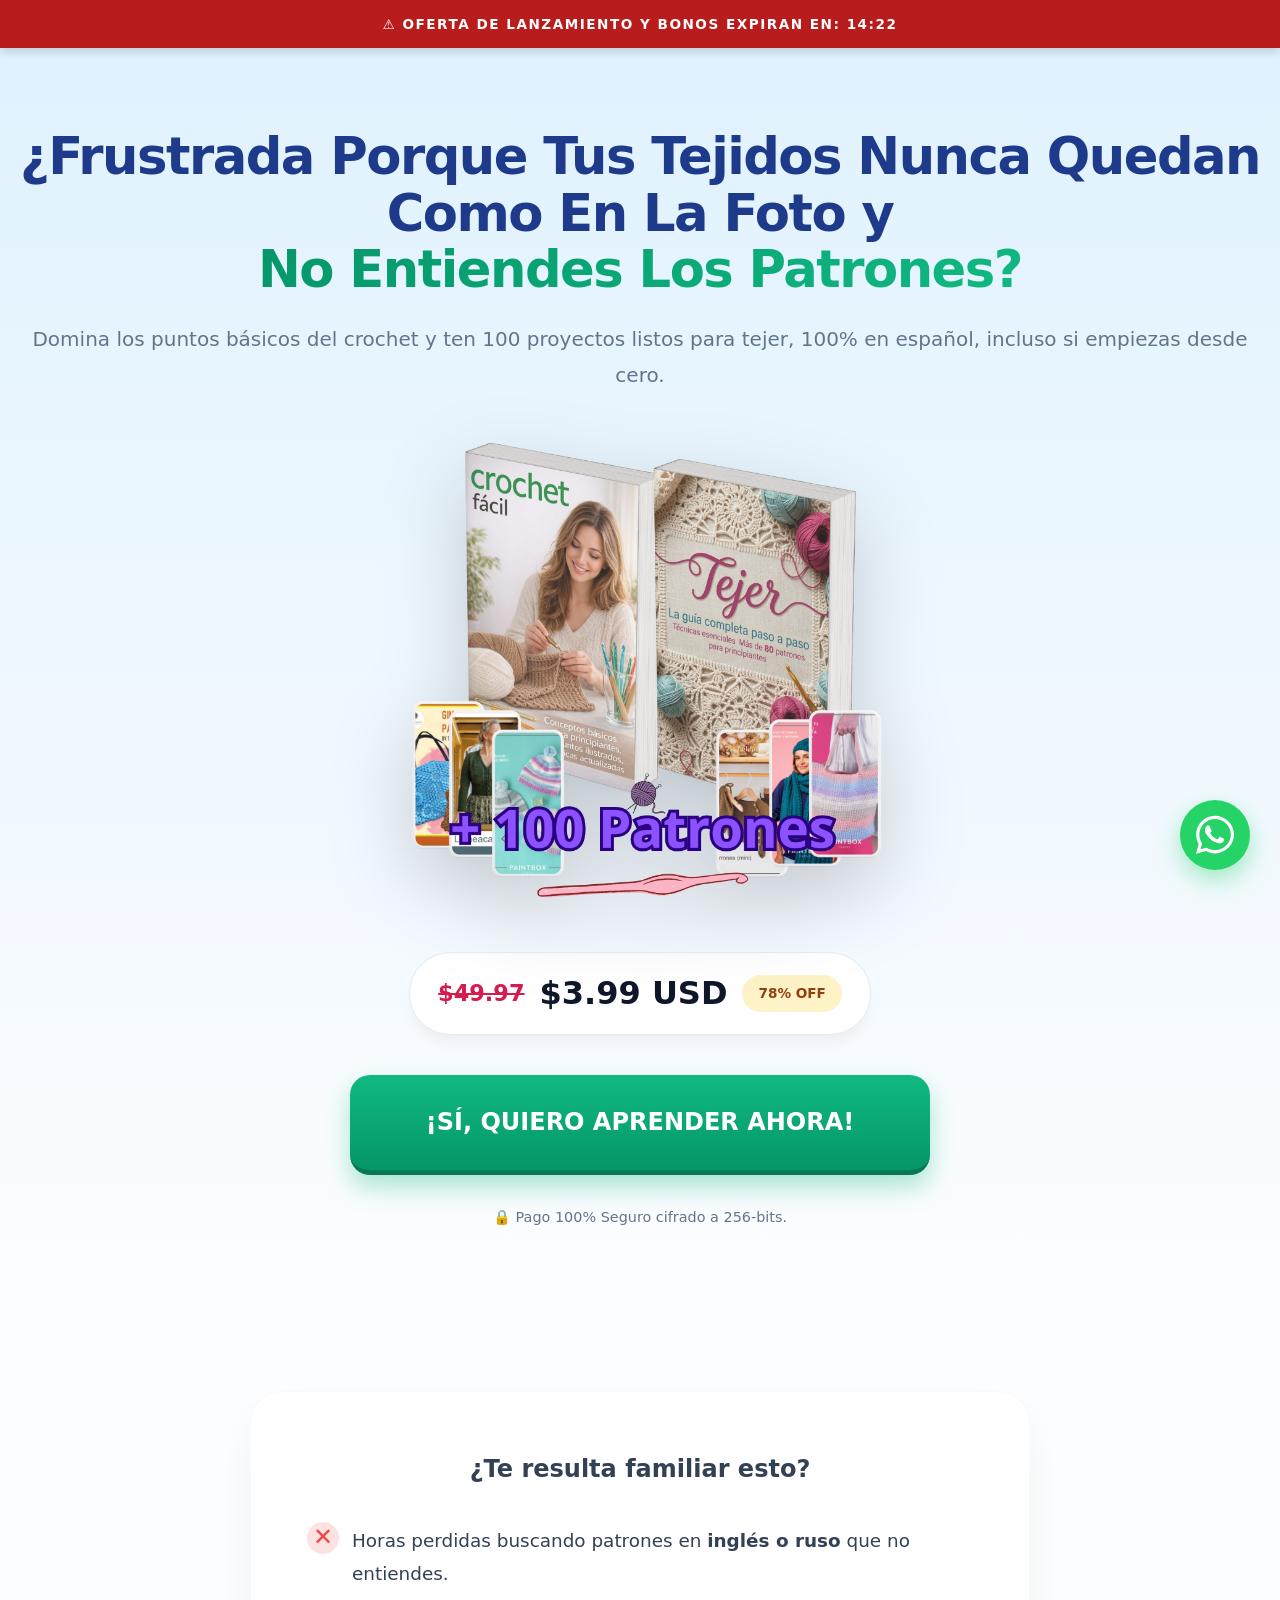
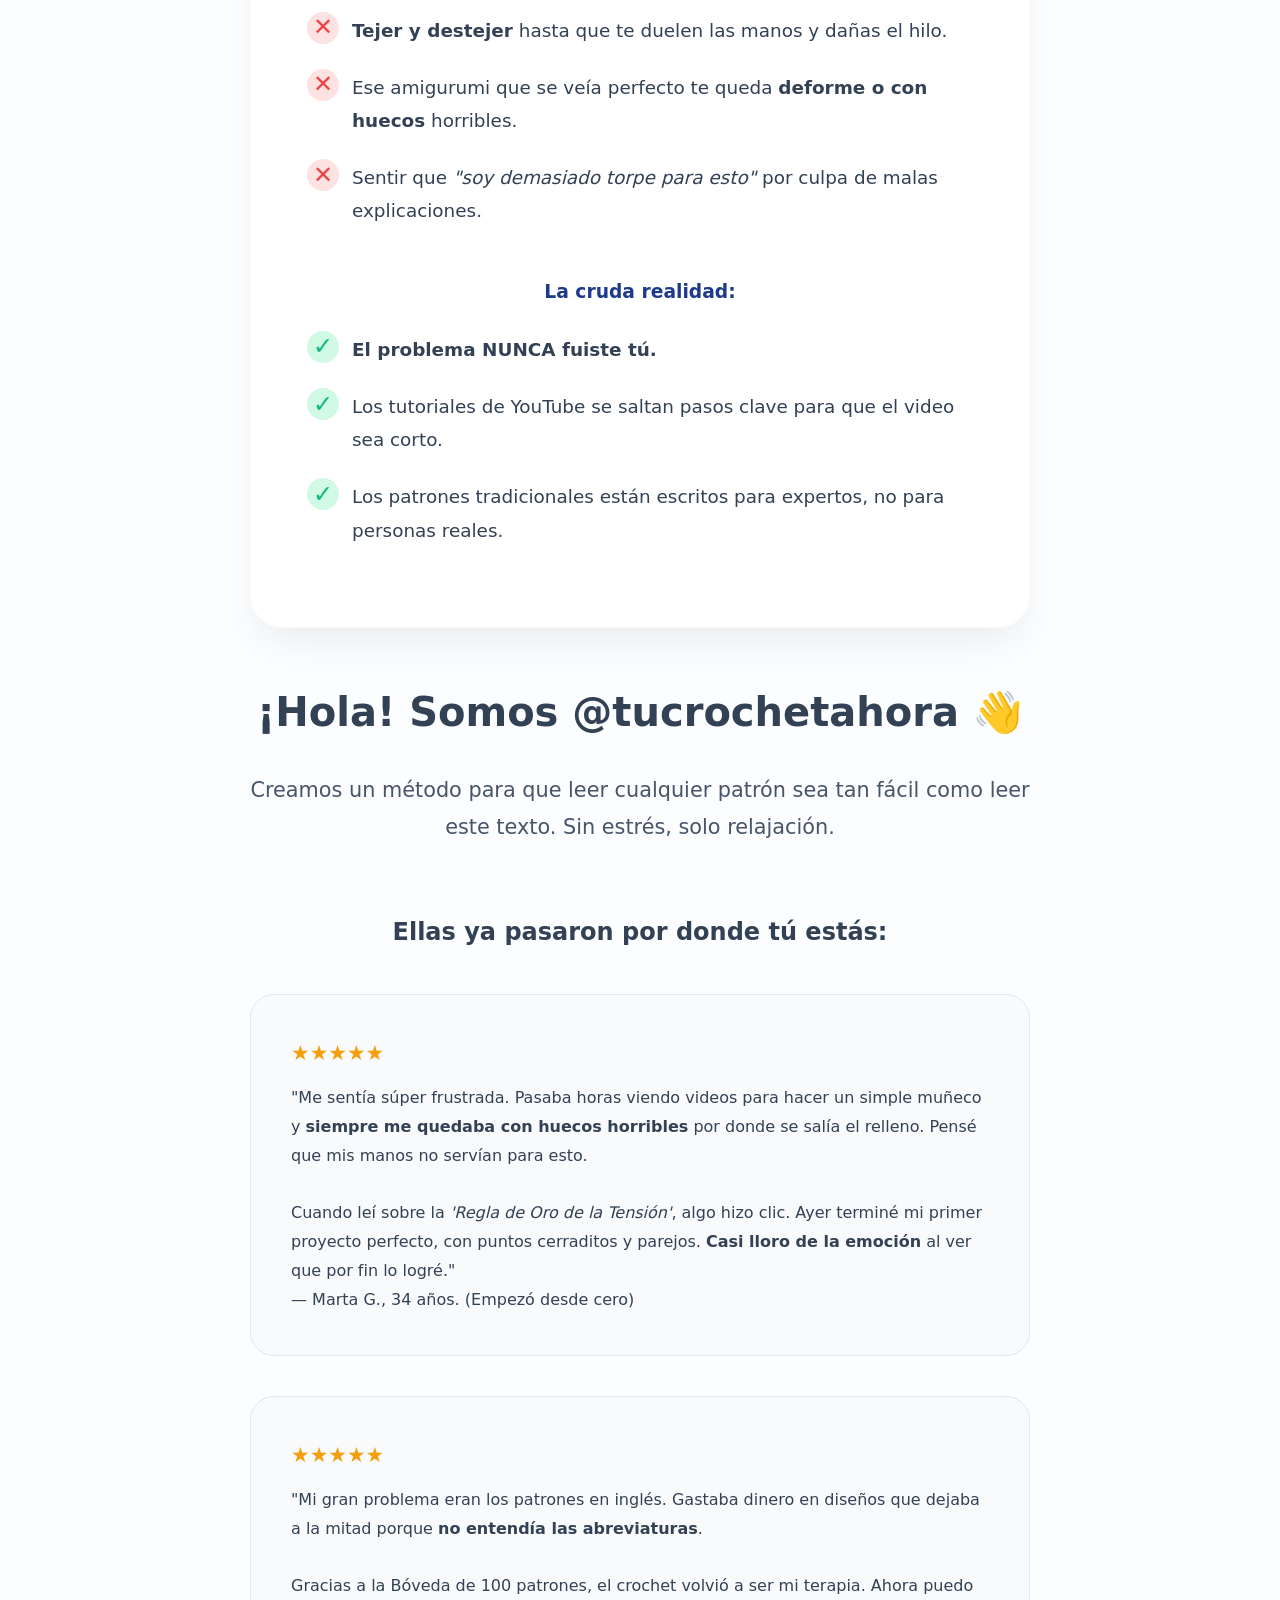
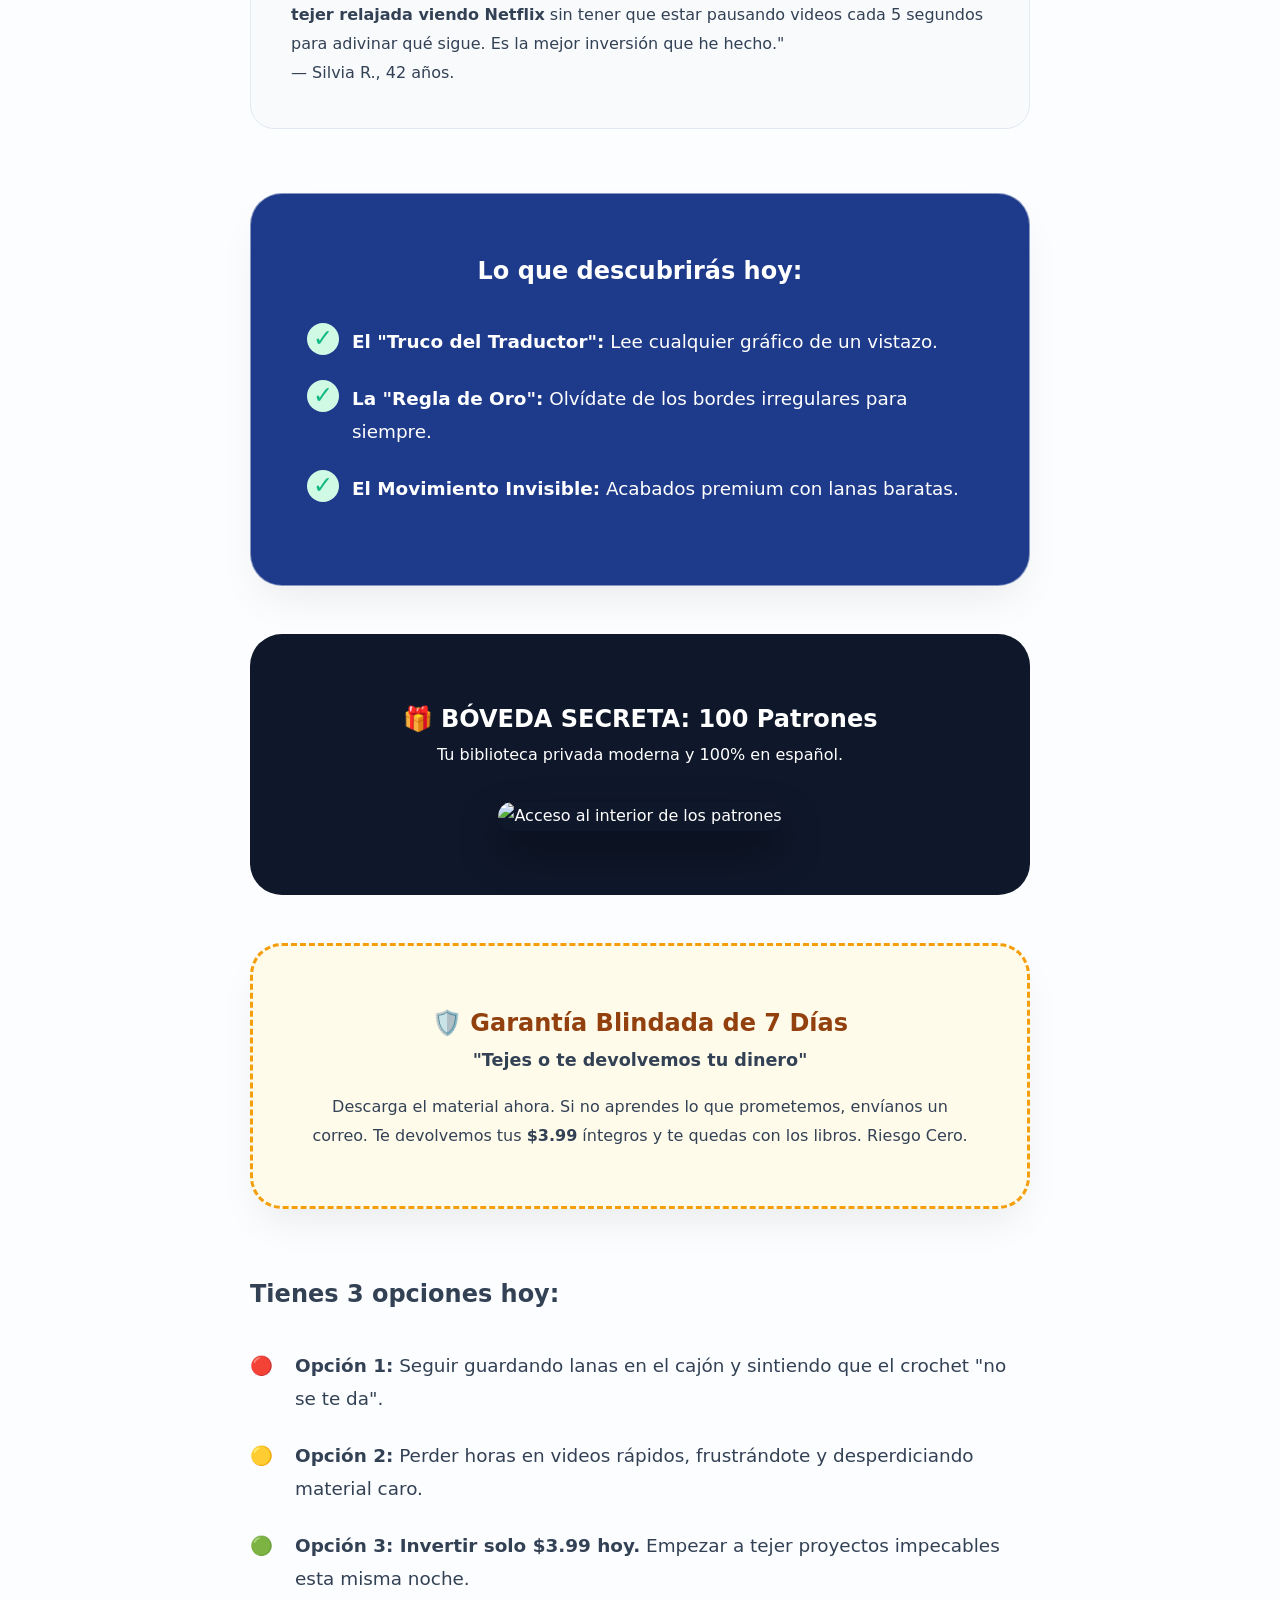
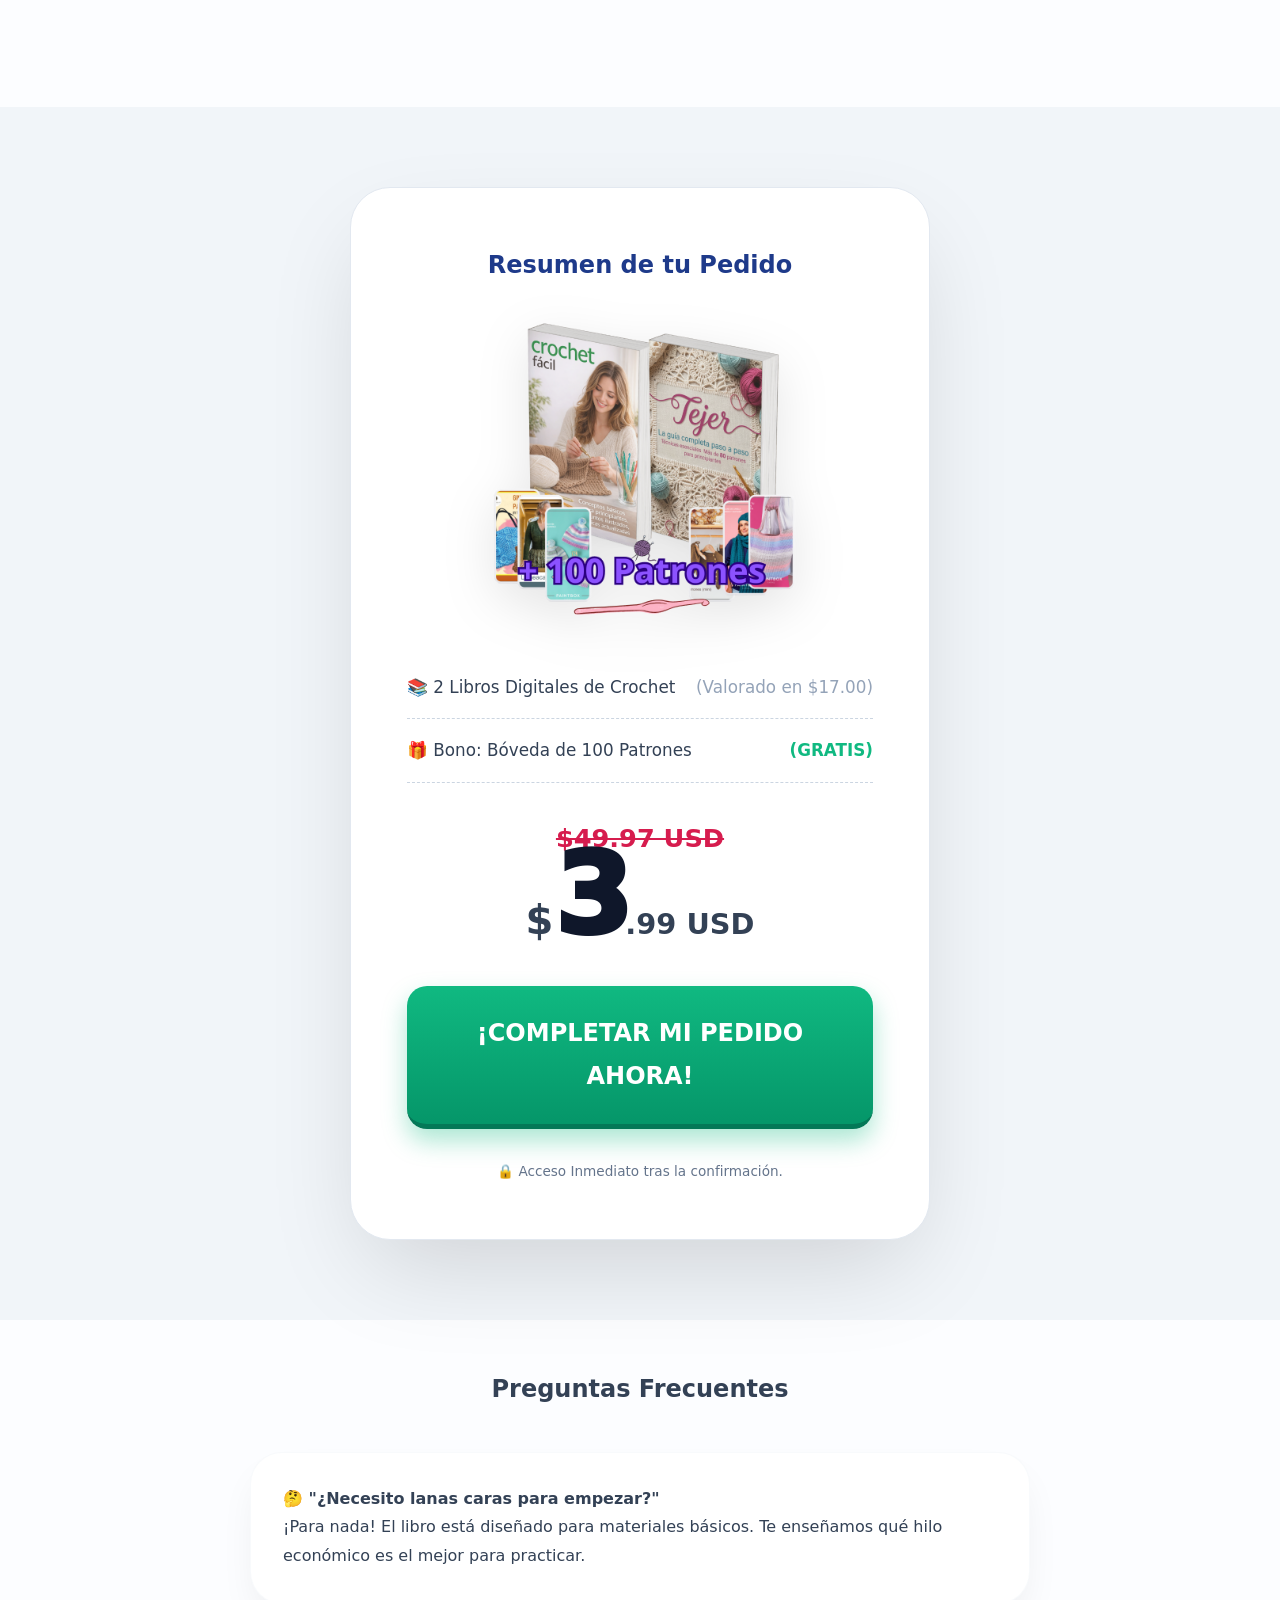
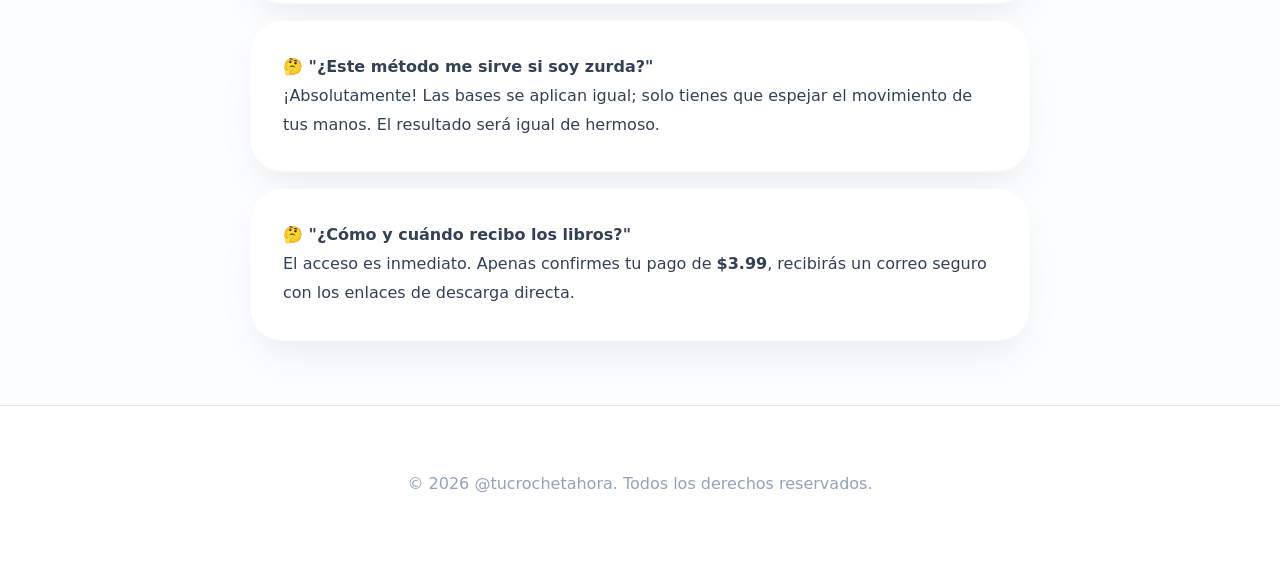
==== 100patrones/index.html @ 7fb283e9 "Update index.html" ====
<!DOCTYPE html>
<html lang="es">
<head>
    <meta charset="UTF-8">
    <meta name="viewport" content="width=device-width, initial-scale=1.0">
    <title>Aprende Crochet Desde Cero | @tucrochetahora</title>
    <style>
        :root {
            --primary-bg: #FCFDFF;
            --hero-bg: linear-gradient(180deg, #E0F2FE 0%, #FCFDFF 100%);
            --text-main: #334155;
            --text-dark: #0F172A;
            --cta-color: #10B981; 
            --cta-hover: #059669;
            --headline-blue: #1E3A8A;
            --headline-green: #059669;
            --accent-gold: #F59E0B;
            --badge-orange: #FB923C;
            --discount-red: #D61C4E; /* Rojo vibrante para el descuento */
            --card-shadow: 0 20px 40px -10px rgba(0,0,0,0.08);
        }

        * { box-sizing: border-box; margin: 0; padding: 0; font-family: 'Inter', 'Segoe UI', system-ui, sans-serif; }

        body { background-color: var(--primary-bg); color: var(--text-main); line-height: 1.8; font-size: 16px; -webkit-font-smoothing: antialiased; }

        .container { width: 92%; max-width: 780px; margin: 0 auto; padding: 3rem 0; }
        .text-center { text-align: center; }

        #urgency-banner {
            background-color: #B91C1C; color: #FFFFFF; text-align: center; padding: 12px;
            font-weight: 800; font-size: 0.85rem; position: sticky; top: 0; z-index: 1000;
            text-transform: uppercase; letter-spacing: 1.5px; box-shadow: 0 4px 10px rgba(0,0,0,0.15);
        }

        .hero-section { background: var(--hero-bg); padding: 5rem 1rem 4rem; text-align: center; }

        h1 { color: var(--headline-blue); font-size: clamp(2.2rem, 6vw, 3.2rem); line-height: 1.1; margin-bottom: 1.5rem; font-weight: 900; letter-spacing: -1.5px; }
        .hero-title-green { background: linear-gradient(135deg, #059669, #10B981); -webkit-background-clip: text; -webkit-text-fill-color: transparent; }

        /* GATILLO DE DESCUENTO INICIAL */
        .price-row {
            margin: 2.5rem auto; display: flex; align-items: center; justify-content: center; gap: 15px;
            background: white; padding: 12px 28px; border-radius: 100px; width: fit-content;
            box-shadow: 0 10px 15px -3px rgba(0, 0, 0, 0.05); border: 1px solid rgba(226, 232, 240, 0.8);
        }
        .price-original { text-decoration: line-through; color: var(--discount-red); font-size: 1.4rem; font-weight: 800; }
        .price-today { color: var(--text-dark); font-size: 2rem; font-weight: 900; }
        .price-savings { background-color: #FEF3C7; color: #92400E; font-weight: 800; font-size: 0.85rem; padding: 6px 16px; border-radius: 100px; }

        .btn-cta {
            display: block; width: 100%; max-width: 580px;
            background: linear-gradient(180deg, #10B981 0%, #059669 100%);
            color: #ffffff; text-align: center; padding: 26px 35px; font-size: 1.5rem;
            font-weight: 900; text-decoration: none; border-radius: 20px; margin: 30px auto;
            box-shadow: 0 12px 24px rgba(16, 185, 129, 0.35); border: none;
            border-bottom: 5px solid #047857; cursor: pointer; transition: all 0.3s ease; text-transform: uppercase;
        }
        .btn-cta:hover { transform: translateY(-3px) scale(1.02); box-shadow: 0 18px 35px rgba(16, 185, 129, 0.45); }

        .section-box { background: #ffffff; padding: 3.5rem; border-radius: 32px; margin: 3rem 0; box-shadow: var(--card-shadow); border: 1px solid rgba(241, 245, 249, 0.5); }

        .copy-list { list-style: none; }
        .copy-list li { position: relative; padding-left: 45px; margin-bottom: 1.5rem; font-size: 1.15rem; }
        .copy-list.pain li::before { content: '✕'; position: absolute; left: 0; color: #EF4444; font-weight: 900; font-size: 1.5rem; background: #FEE2E2; width: 32px; height: 32px; display: flex; align-items: center; justify-content: center; border-radius: 50%; top: -2px;}
        .copy-list.check li::before { content: '✓'; position: absolute; left: 0; color: #10B981; font-weight: 900; font-size: 1.5rem; background: #D1FAE5; width: 32px; height: 32px; display: flex; align-items: center; justify-content: center; border-radius: 50%; top: -2px;}

        .testimonial-card { background: #F8FAFC; padding: 2.5rem; margin-bottom: 2.5rem; border-radius: 24px; border: 1px solid #E2E8F0; }
        .stars { color: var(--accent-gold); font-size: 1.3rem; margin-bottom: 12px; }

        .inside-look-box { background: #0F172A; color: white; border-radius: 32px; padding: 4rem 2rem; text-align: center; }
        .inside-look-box h2 { color: white !important; }
        .image-placeholder img { width: 100%; max-width: 620px; border-radius: 16px; margin-top: 2rem; box-shadow: 0 20px 40px rgba(0,0,0,0.4); }

        .guarantee-box { background: #FFFBEB; border: 3px dashed var(--accent-gold); text-align: center; }

        /* RESUMEN DE PEDIDO MEJORADO */
        .order-summary-section { background-color: #F1F5F9; padding: 5rem 1rem; }
        .order-summary-card { background: #ffffff; border-radius: 40px; padding: 3.5rem; max-width: 580px; margin: 0 auto; box-shadow: 0 40px 100px -20px rgba(0,0,0,0.15); border: 1px solid #E2E8F0; }
        .order-item { display: flex; justify-content: space-between; padding: 1rem 0; border-bottom: 1px dashed #CBD5E1; font-size: 1.05rem; }
        
        .final-slashed-price { text-decoration: line-through; color: var(--discount-red); font-weight: 800; font-size: 1.6rem; margin-bottom: -10px; display: block; text-align: center; }
        .big-price { display: flex; align-items: baseline; justify-content: center; margin-bottom: 1rem; }
        .big-price .amount { font-size: 7rem; font-weight: 950; color: var(--text-dark); line-height: 0.8; letter-spacing: -6px; }
        .big-price .dollar-sign { font-size: 2.5rem; font-weight: 900; }
        .big-price .cents-currency { font-size: 1.8rem; font-weight: 800; }

        .whatsapp-flotante {
            position: fixed; width: 70px; height: 70px; bottom: 30px; right: 30px;
            background-color: #25D366; border-radius: 50%; display: flex; justify-content: center; align-items: center;
            box-shadow: 0 10px 25px rgba(37, 211, 102, 0.4); z-index: 9999;
            transition: all 0.4s ease;
        }
        .whatsapp-flotante:hover { transform: scale(1.1) rotate(10deg); }

        @media (max-width: 600px) {
            .section-box { padding: 2rem 1.5rem; }
            .order-summary-card { padding: 2.5rem 1.5rem; }
            .big-price .amount { font-size: 5.5rem; }
            h1 { font-size: 2.2rem; }
        }
    </style>
</head>
<body>

    <div id="urgency-banner">
        ⚠️ Oferta de lanzamiento y Bonos expiran en: <span id="timer">14:23</span>
    </div>

    <div class="hero-section">
        <div class="hero-container">
            <h1>&#191;Frustrada Porque Tus Tejidos Nunca Quedan Como En La Foto y <br><span class="hero-title-green">No Entiendes Los Patrones?</span></h1>
            <p style="font-size: 1.25rem; color: #64748B; margin-bottom: 2rem;">Domina los puntos b&#225;sicos del crochet y ten 100 proyectos listos para tejer, 100% en espa&#241;ol, incluso si empiezas desde cero.</p>
            
            <img src="../mockup.png" style="width: 100%; max-width: 580px; display: block; margin: 0 auto; filter: drop-shadow(0 30px 40px rgba(0,0,0,0.18));">
            
            <div class="price-row">
                <span class="price-original">$49.97</span> <span class="price-today">$3.99 USD</span>
                <span class="price-savings">78% OFF</span>
            </div>
            
            <a href="https://hotm.io/descuentopatro" class="btn-cta">&#161;S&#205;, QUIERO APRENDER AHORA!</a>
            <p style="font-size: 0.9rem; color: #64748B;">🔒 Pago 100% Seguro cifrado a 256-bits.</p>
        </div>
    </div>

    <div class="container">
        <section class="section-box">
            <h2 style="margin-bottom: 2rem; text-align: center;">&#191;Te resulta familiar esto?</h2>
            <ul class="copy-list pain">
                <li>Horas perdidas buscando patrones en <strong>ingl&#233;s o ruso</strong> que no entiendes.</li>
                <li><strong>Tejer y destejer</strong> hasta que te duelen las manos y da&#241;as el hilo.</li>
                <li>Ese amigurumi que se ve&#237;a perfecto te queda <strong>deforme o con huecos</strong> horribles.</li>
                <li>Sentir que <em>"soy demasiado torpe para esto"</em> por culpa de malas explicaciones.</li>
            </ul>

            <h3 style="color: var(--headline-blue); margin: 3rem 0 1.5rem; text-align: center;">La cruda realidad:</h3>
            <ul class="copy-list check">
                <li><strong>El problema NUNCA fuiste t&#250;.</strong></li>
                <li>Los tutoriales de YouTube se saltan pasos clave para que el video sea corto.</li>
                <li>Los patrones tradicionales están escritos para expertos, no para personas reales.</li>
            </ul>
        </section>

        <section class="text-center">
            <h2 style="font-size: 2.5rem;">&#161;Hola! Somos @tucrochetahora 👋</h2>
            <p style="font-size: 1.3rem; color: #475569; margin-top: 1.5rem;">Creamos un m&#233;todo para que leer cualquier patr&#243;n sea tan f&#225;cil como leer este texto. Sin estr&#233;s, solo relajaci&#243;n.</p>
        </section>

        <section style="margin: 4rem 0;">
            <h2 class="text-center" style="margin-bottom: 2.5rem;">Ellas ya pasaron por donde t&#250; est&#225;s:</h2>
            
            <div class="testimonial-card">
                <div class="stars">★★★★★</div>
                <p class="testimonial-text">
                    "Me sent&#237;a s&#250;per frustrada. Pasaba horas viendo videos para hacer un simple mu&#241;eco y <strong>siempre me quedaba con huecos horribles</strong> por donde se sal&#237;a el relleno. Pens&#233; que mis manos no serv&#237;an para esto. 
                    <br><br>
                    Cuando le&#237; sobre la <em>'Regla de Oro de la Tensi&#243;n'</em>, algo hizo clic. Ayer termin&#233; mi primer proyecto perfecto, con puntos cerraditos y parejos. <strong>Casi lloro de la emoci&#243;n</strong> al ver que por fin lo logr&#233;."
                </p>
                <p class="testimonial-author">— Marta G., 34 a&#241;os. (Empez&#243; desde cero)</p>
            </div>

            <div class="testimonial-card">
                <div class="stars">★★★★★</div>
                <p class="testimonial-text">
                    "Mi gran problema eran los patrones en ingl&#233;s. Gastaba dinero en dise&#241;os que dejaba a la mitad porque <strong>no entend&#237;a las abreviaturas</strong>. 
                    <br><br>
                    Gracias a la B&#243;veda de 100 patrones, el crochet volvi&#243; a ser mi terapia. Ahora puedo <strong>tejer relajada viendo Netflix</strong> sin tener que estar pausando videos cada 5 segundos para adivinar qu&#233; sigue. Es la mejor inversi&#243;n que he hecho."
                </p>
                <p class="testimonial-author">— Silvia R., 42 a&#241;os.</p>
            </div>
        </section>

        <section class="section-box" style="background: var(--headline-blue); color: white;">
            <h2 style="color: white; text-align: center; margin-bottom: 2rem;">Lo que descubrir&#225;s hoy:</h2>
            <ul class="copy-list check" style="margin-top: 2rem;">
                <li style="color: white; background: none;"><strong>El "Truco del Traductor":</strong> Lee cualquier gr&#225;fico de un vistazo.</li>
                <li style="color: white; background: none;"><strong>La "Regla de Oro":</strong> Olv&#237;date de los bordes irregulares para siempre.</li>
                <li style="color: white; background: none;"><strong>El Movimiento Invisible:</strong> Acabados premium con lanas baratas.</li>
            </ul>
        </section>

        <section class="inside-look-box">
            <h2>🎁 B&#211;VEDA SECRETA: 100 Patrones</h2>
            <p>Tu biblioteca privada moderna y 100% en espa&#241;ol.</p>
            <div class="image-placeholder">
                <img src="as.png" alt="Acceso al interior de los patrones">
            </div>
        </section>

        <section class="section-box guarantee-box">
            <h2 style="color: #92400E;">🛡️ Garant&#237;a Blindada de 7 D&#237;as</h2>
            <p style="font-size: 1.1rem; margin-bottom: 1rem;"><strong>"Tejes o te devolvemos tu dinero"</strong></p>
            <p>Descarga el material ahora. Si no aprendes lo que prometemos, env&#237;anos un correo. Te devolvemos tus <strong>$3.99</strong> íntegros y te quedas con los libros. Riesgo Cero.</p>
        </section>

        <section style="margin: 4rem 0;">
            <h2 style="margin-bottom: 2rem;">Tienes 3 opciones hoy:</h2>
            <ul class="copy-list">
                <li><span style="position: absolute; left: 0;">🔴</span> <strong>Opci&#243;n 1:</strong> Seguir guardando lanas en el caj&#243;n y sintiendo que el crochet "no se te da".</li>
                <li><span style="position: absolute; left: 0;">🟡</span> <strong>Opci&#243;n 2:</strong> Perder horas en videos r&#225;pidos, frustr&#225;ndote y desperdiciando material caro.</li>
                <li><span style="position: absolute; left: 0;">🟢</span> <strong>Opci&#243;n 3: Invertir solo $3.99 hoy.</strong> Empezar a tejer proyectos impecables esta misma noche.</li>
            </ul>
        </section>
    </div>

    <div class="order-summary-section">
        <div class="order-summary-card">
            <h2 class="text-center" style="margin-bottom: 1.5rem; color: var(--headline-blue);">Resumen de tu Pedido</h2>
            <img src="../mockup.png" style="width: 80%; display: block; margin: 0 auto 2rem; filter: drop-shadow(0 15px 25px rgba(0,0,0,0.1));">
            
            <div class="order-item">
                <span>📚 2 Libros Digitales de Crochet</span>
                <span style="color: #94A3B8;">(Valorado en $17.00)</span>
            </div>
            <div class="order-item">
                <span>🎁 Bono: B&#243;veda de 100 Patrones</span>
                <span style="color: var(--cta-color); font-weight: 700;">(GRATIS)</span>
            </div>

            <div style="margin-top: 2rem; text-align: center;">
                <span class="final-slashed-price">$49.97 USD</span> <div class="big-price">
                    <span class="dollar-sign">$</span><span class="amount">3</span><span class="cents-currency">.99 USD</span>
                </div>
                
                <a href="https://hotm.io/descuentopatro" class="btn-cta">&#161;COMPLETAR MI PEDIDO AHORA!</a>
                <p style="font-size: 0.85rem; color: #64748B;">🔒 Acceso Inmediato tras la confirmaci&#243;n.</p>
            </div>
        </div>
    </div>

    <div class="container">
        <section>
            <h2 class="text-center" style="margin-bottom: 2.5rem;">Preguntas Frecuentes</h2>
            
            <div class="section-box" style="margin: 1rem 0; padding: 2rem;">
                <h4><span>🤔</span> "¿Necesito lanas caras para empezar?"</h4>
                <p>¡Para nada! El libro está diseñado para materiales básicos. Te enseñamos qué hilo económico es el mejor para practicar.</p>
            </div>

            <div class="section-box" style="margin: 1rem 0; padding: 2rem;">
                <h4><span>🤔</span> "¿Este método me sirve si soy zurda?"</h4>
                <p>¡Absolutamente! Las bases se aplican igual; solo tienes que espejar el movimiento de tus manos. El resultado será igual de hermoso.</p>
            </div>

            <div class="section-box" style="margin: 1rem 0; padding: 2rem;">
                <h4><span>🤔</span> "¿Cómo y cuándo recibo los libros?"</h4>
                <p>El acceso es inmediato. Apenas confirmes tu pago de <strong>$3.99</strong>, recibirás un correo seguro con los enlaces de descarga directa.</p>
            </div>
        </section>
    </div>

    <footer class="text-center" style="padding: 4rem 0; color: #94A3B8; border-top: 1px solid #E2E8F0; background: white;">
        <p>© 2026 @tucrochetahora. Todos los derechos reservados.</p>
    </footer>

    <a href="https://wa.me/573228482850?text=hola%20Tu%20crochet%20ahora%20estoy%20interesada%20en%20los%20patrones" class="whatsapp-flotante" target="_blank">
        <svg style="width:38px; fill:white;" viewBox="0 0 448 512"><path d="M380.9 97.1C339 55.1 283.2 32 223.9 32c-122.4 0-222 99.6-222 222 0 39.1 10.2 77.3 29.6 111L0 480l117.7-30.9c32.4 17.7 68.9 27 106.1 27h.1c122.3 0 224.1-99.6 224.1-222 0-59.3-25.2-115-67.1-157zm-157 341.6c-33.2 0-65.7-8.9-94-25.7l-6.7-4-69.8 18.3L72 359.2l-4.4-7c-18.5-29.4-28.2-63.3-28.2-98.2 0-101.7 82.8-184.5 184.6-184.5 49.3 0 95.6 19.2 130.4 54.1 34.8 34.9 56.2 81.2 56.1 130.5 0 101.8-84.9 184.6-186.6 184.6zm101.2-138.2c-5.5-2.8-32.8-16.2-37.9-18-5.1-1.9-8.8-2.8-12.5 2.8-3.7 5.6-14.3 18-17.6 21.8-3.2 3.7-6.5 4.2-12 1.4-32.6-16.3-54-29.1-75.5-66-3.1-5.3-1-8.5 1.7-11.3 2.5-2.5 5.5-6.5 8.3-9.7 2.7-3.2 3.7-5.6 5.5-9.3 1.9-3.7.9-7-4.6-12.5-5.6-5.6-12.5-30.1-17.1-41.2-4.5-10.8-9.1-9.3-12.5-9.5-3.2-.2-6.9-.2-10.6-.2-3.7 0-9.7 1.4-14.8 6.9-5.1 5.6-19.4 19-19.4 46.3 0 27.3 19.9 53.7 22.6 57.4 2.8 3.7 39.1 59.7 94.8 83.8 35.2 15.2 49 16.5 66.6 13.9 10.7-1.6 32.8-13.4 37.4-26.4 4.6-13 4.6-24.1 3.2-26.4-1.3-2.5-5-3.9-10.5-6.6z"/></svg>
    </a>

    <script>
        function startTimer(duration, display) {
            var timer = duration, minutes, seconds;
            setInterval(function () {
                minutes = parseInt(timer / 60, 10); seconds = parseInt(timer % 60, 10);
                minutes = minutes < 10 ? "0" + minutes : minutes; seconds = seconds < 10 ? "0" + seconds : seconds;
                display.textContent = minutes + ":" + seconds;
                if (--timer < 0) { timer = 0; }
            }, 1000);
        }
        window.onload = function () { var time = 863, display = document.querySelector('#timer'); startTimer(time, display); };
    </script>
</body>
</html>
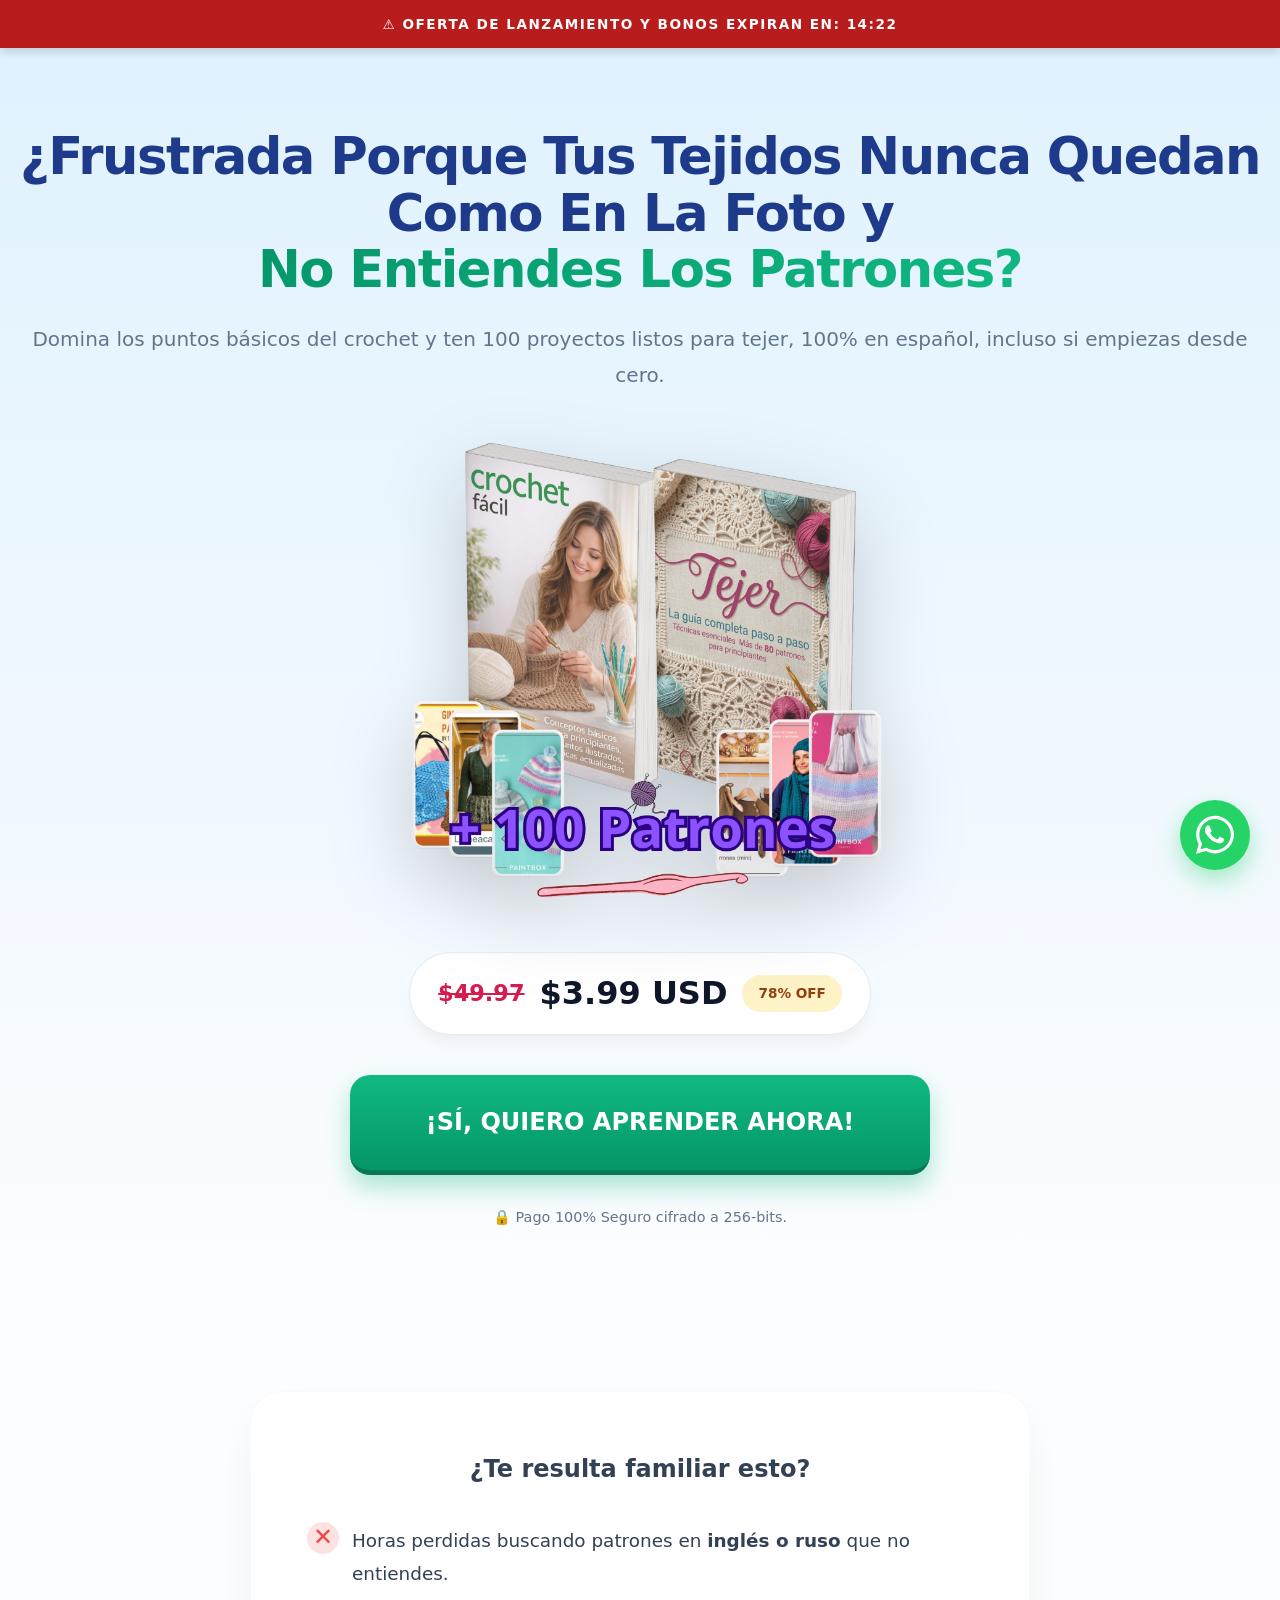
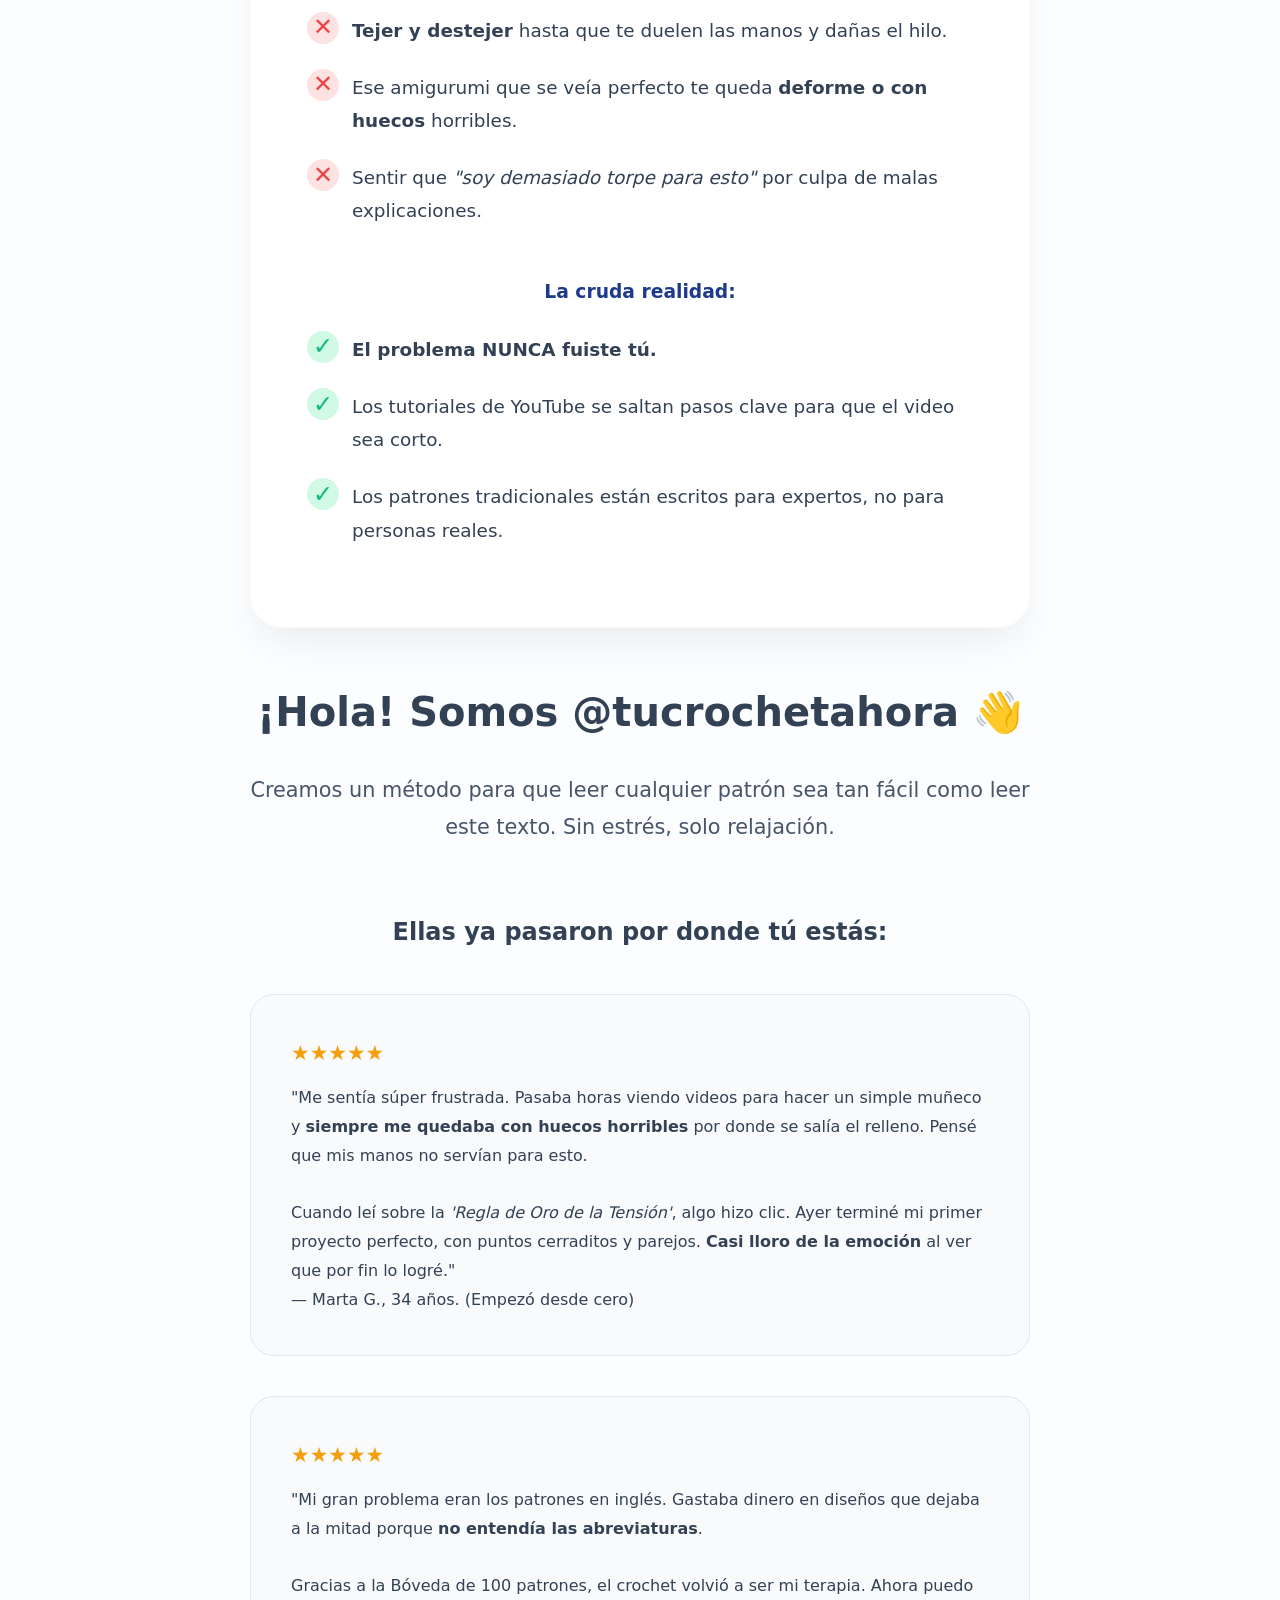
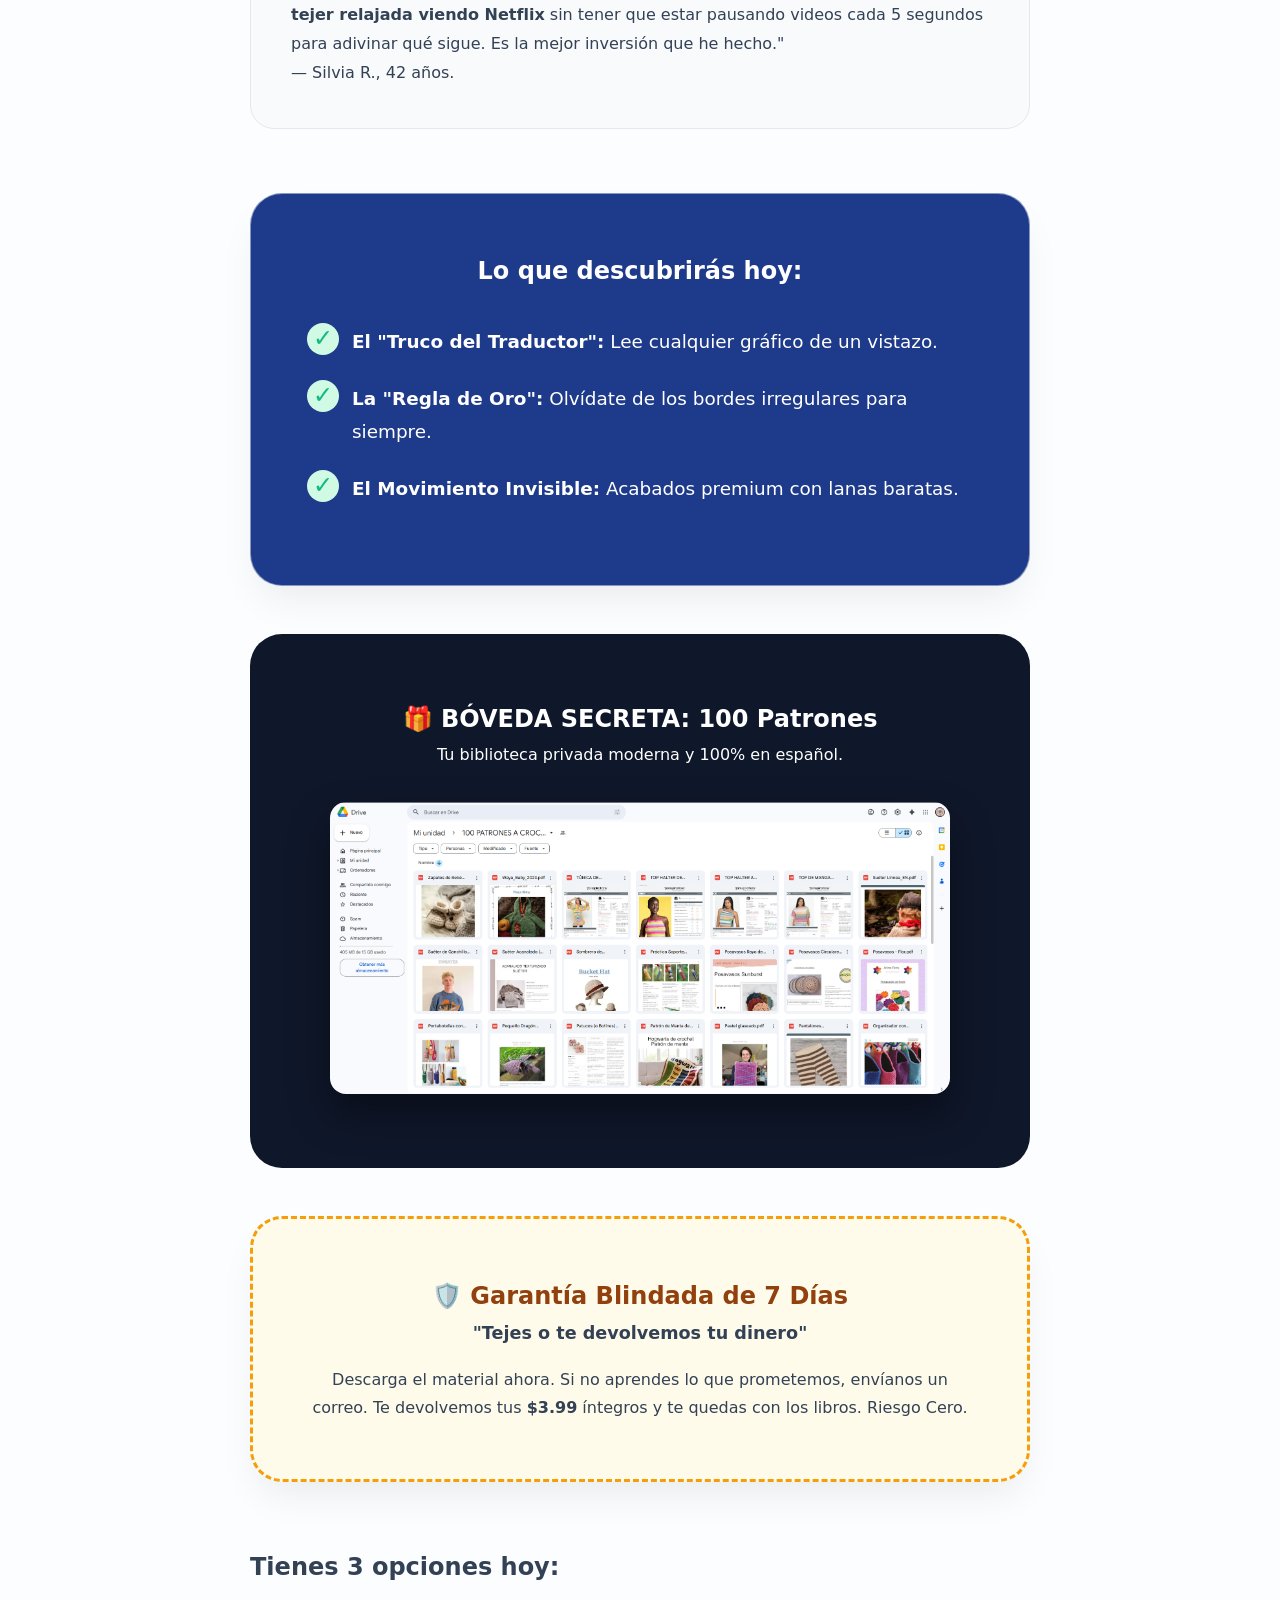
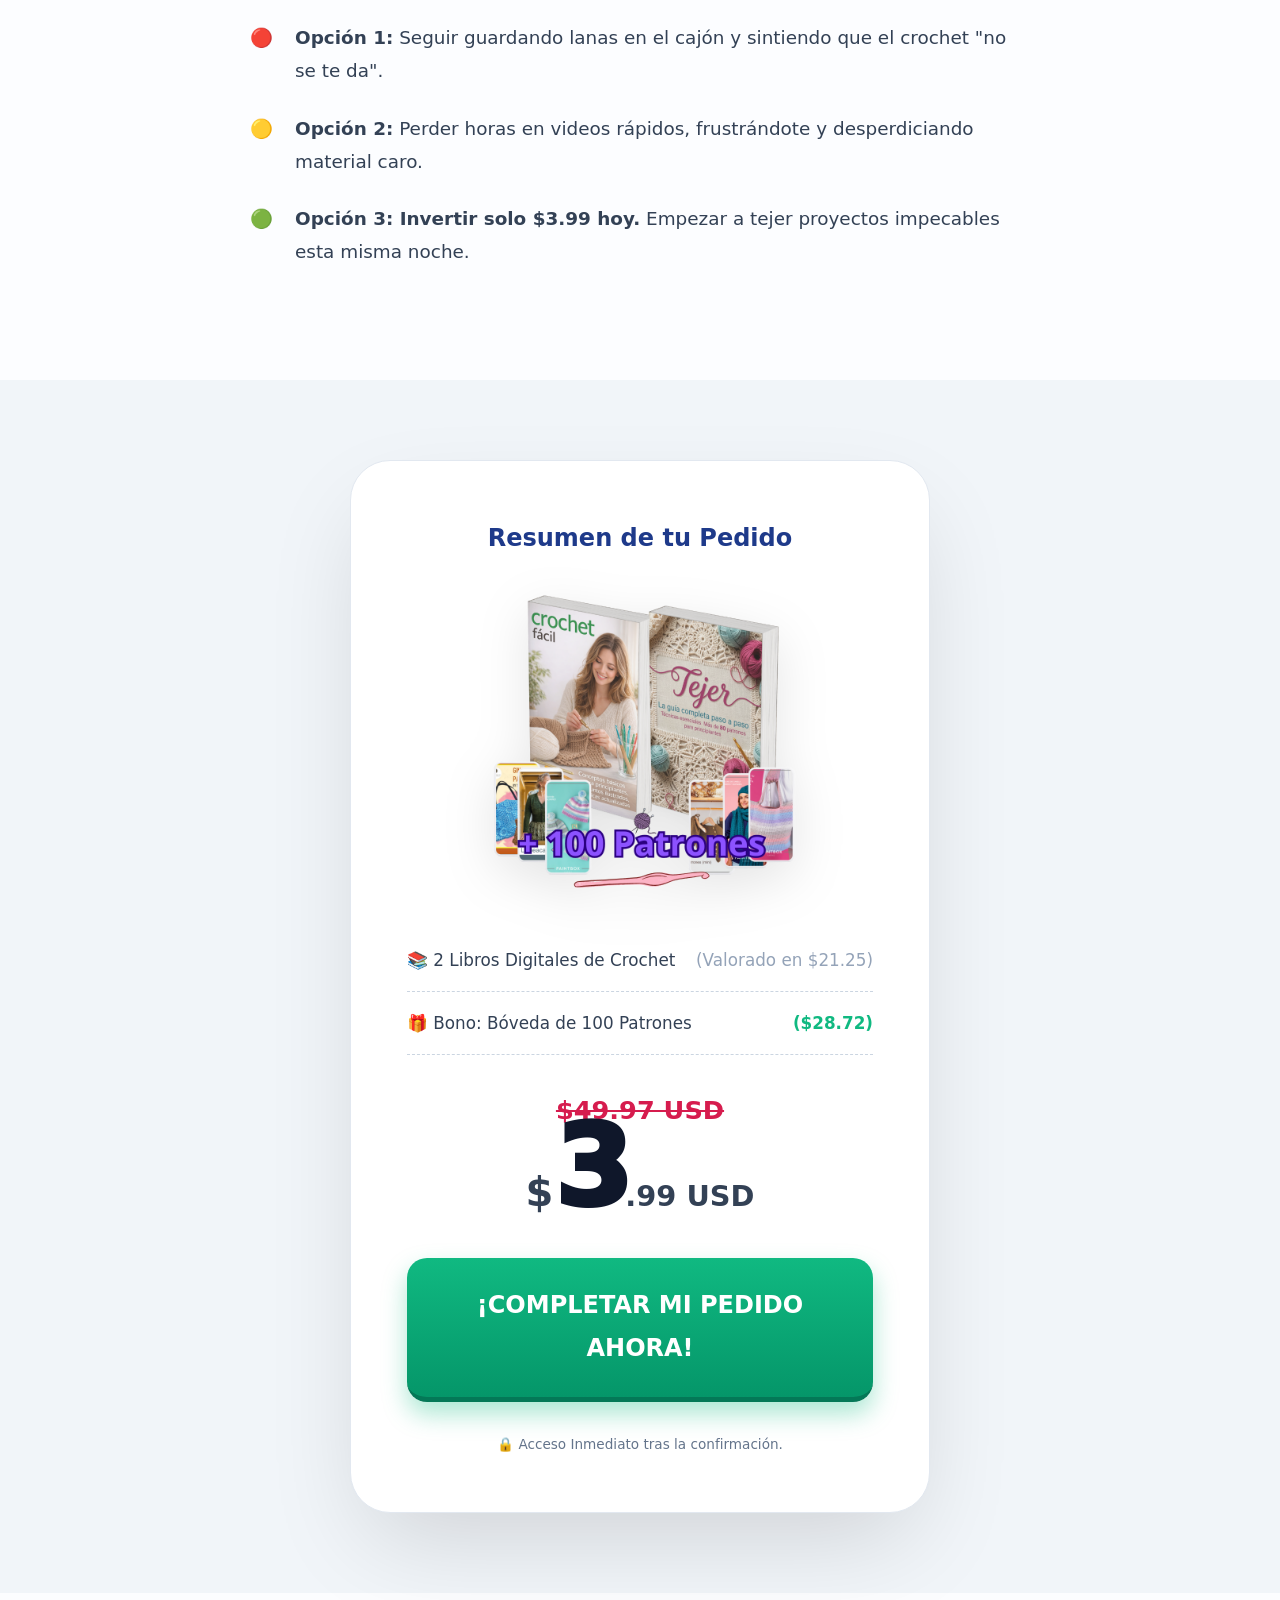
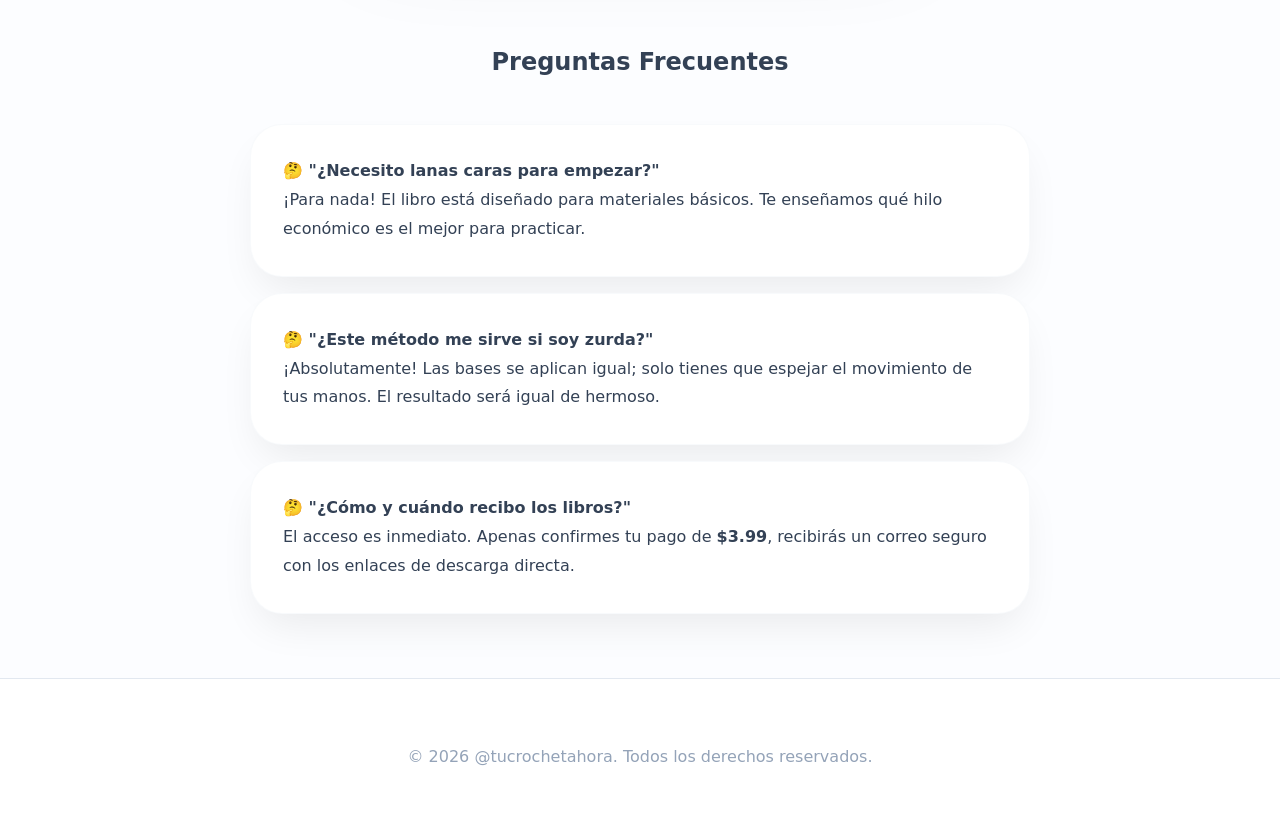
==== commit e35b3543: "Update index.html" ====
--- a/100patrones/index.html
+++ b/100patrones/index.html
@@ -211,11 +211,11 @@
             
             <div class="order-item">
                 <span>📚 2 Libros Digitales de Crochet</span>
-                <span style="color: #94A3B8;">(Valorado en $17.00)</span>
+                <span style="color: #94A3B8;">(Valorado en $21.25)</span>
             </div>
             <div class="order-item">
                 <span>🎁 Bono: B&#243;veda de 100 Patrones</span>
-                <span style="color: var(--cta-color); font-weight: 700;">(GRATIS)</span>
+                <span style="color: var(--cta-color); font-weight: 700;">($28.72)</span>
             </div>
 
             <div style="margin-top: 2rem; text-align: center;">
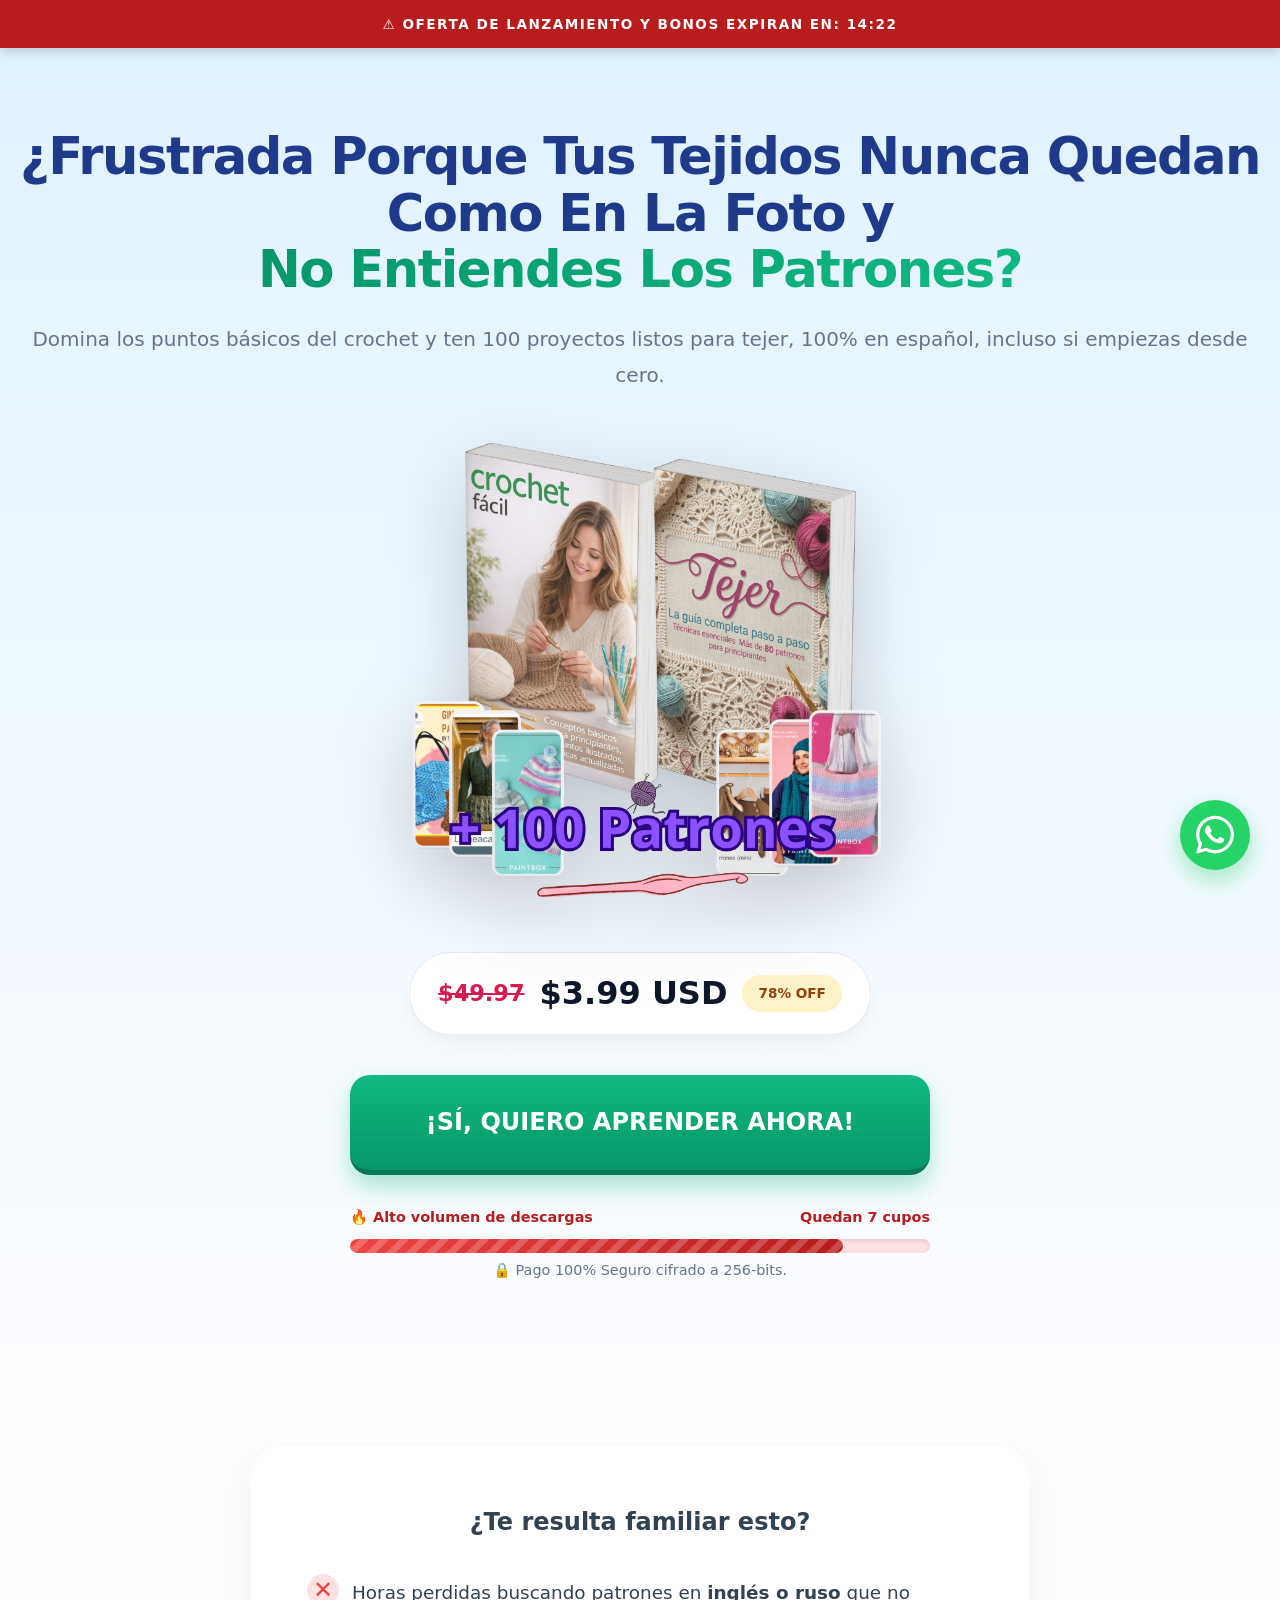
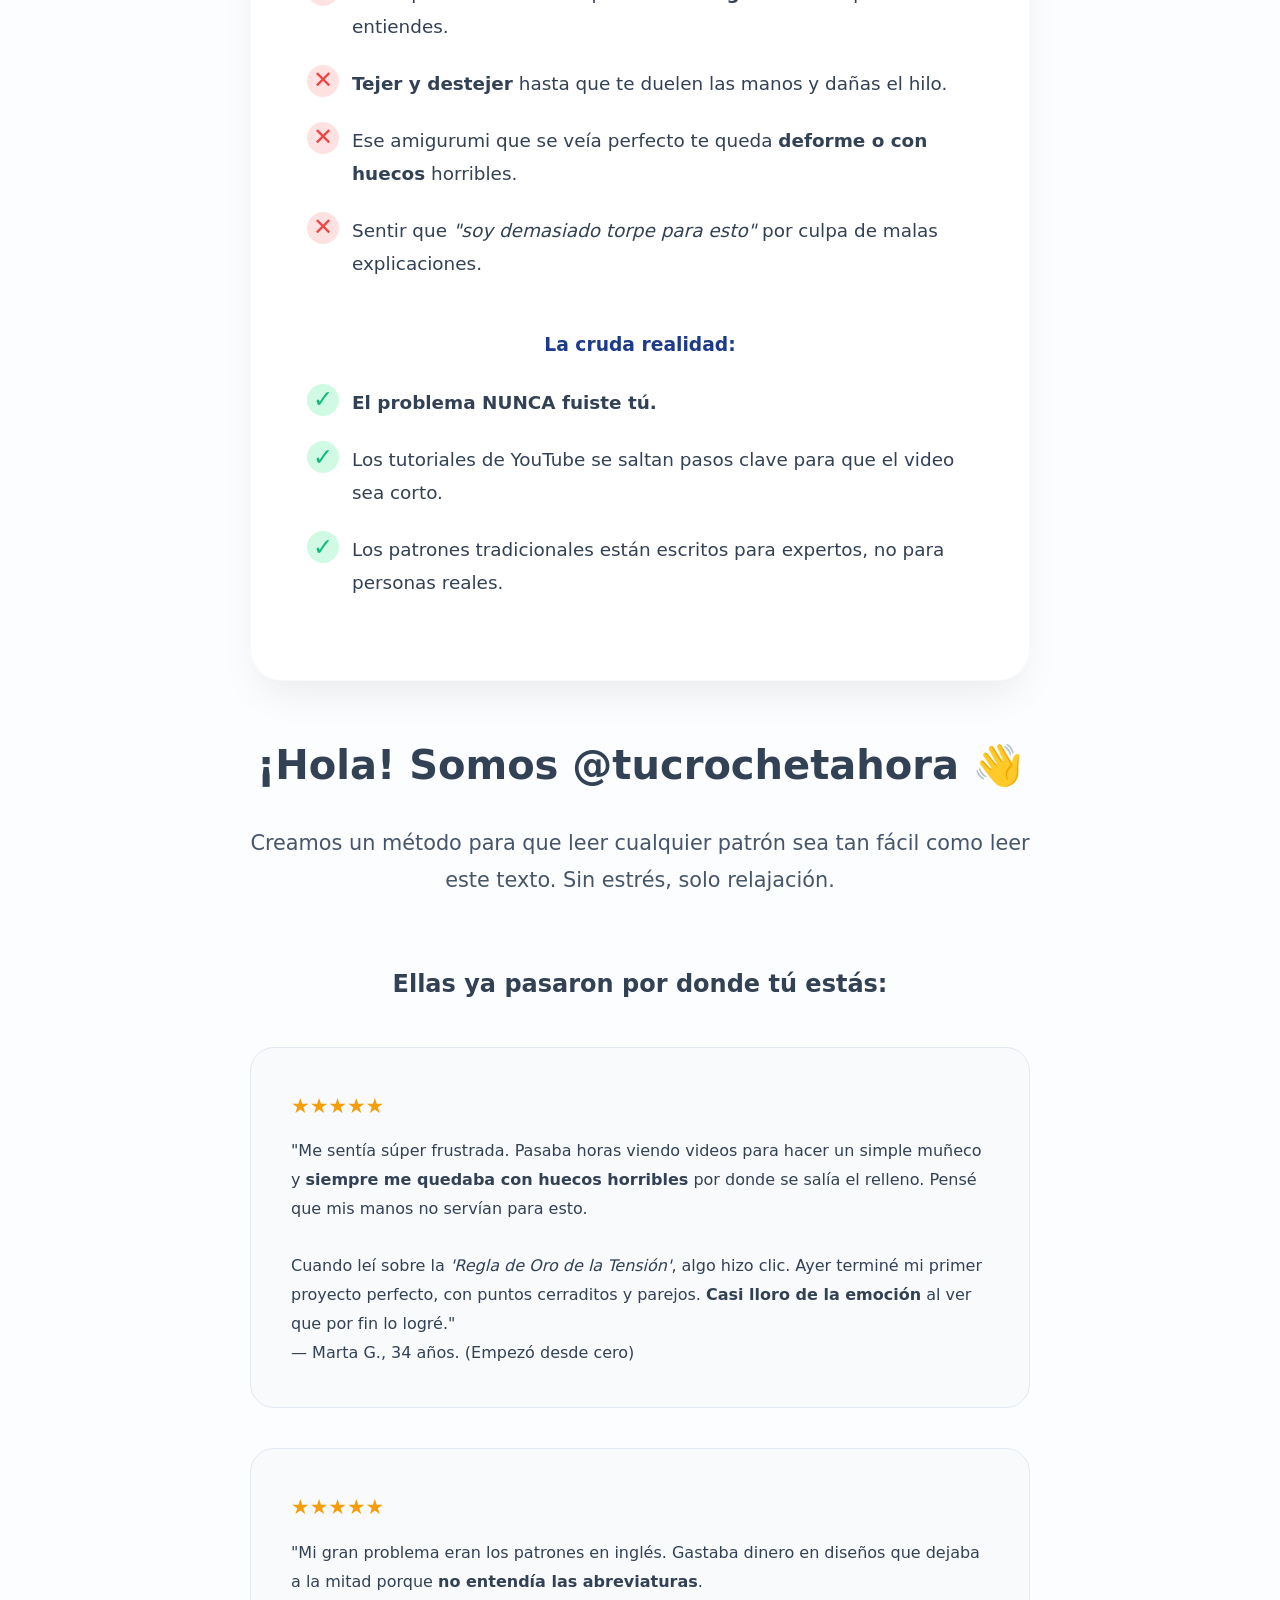
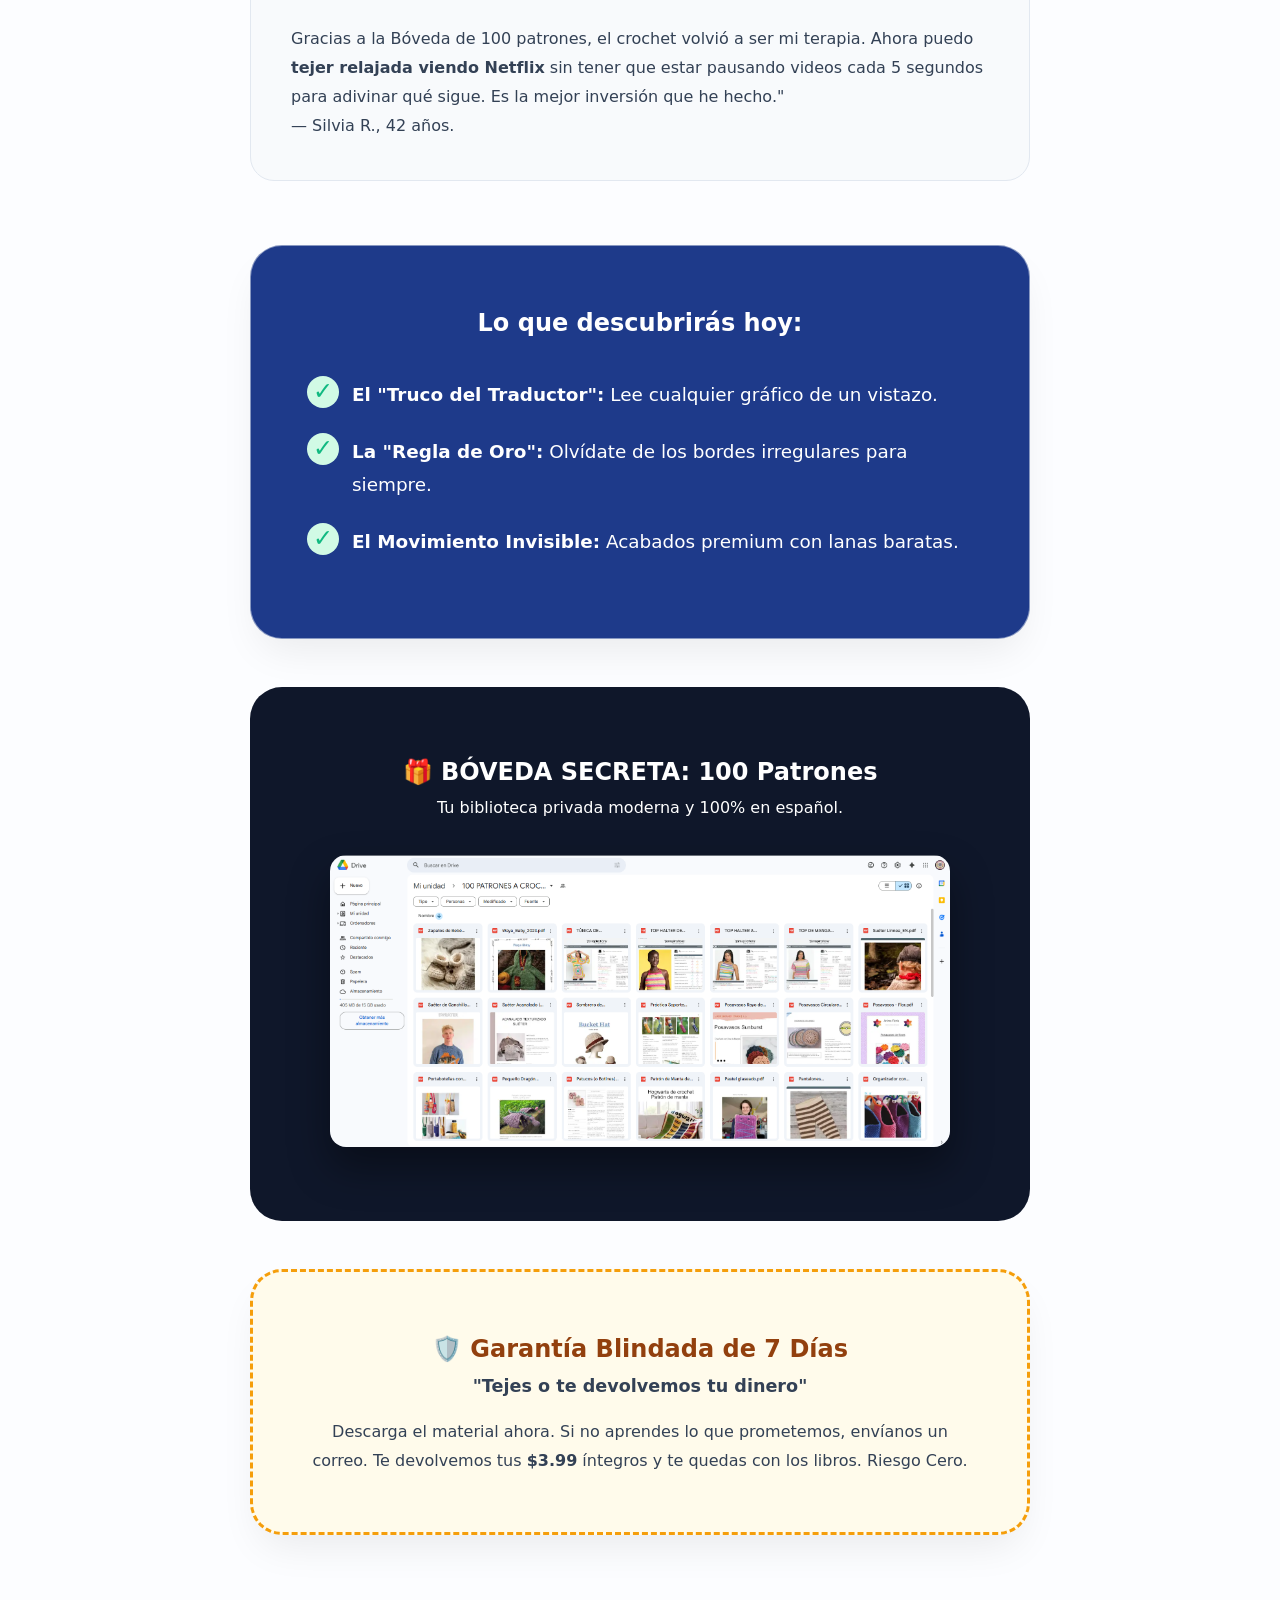
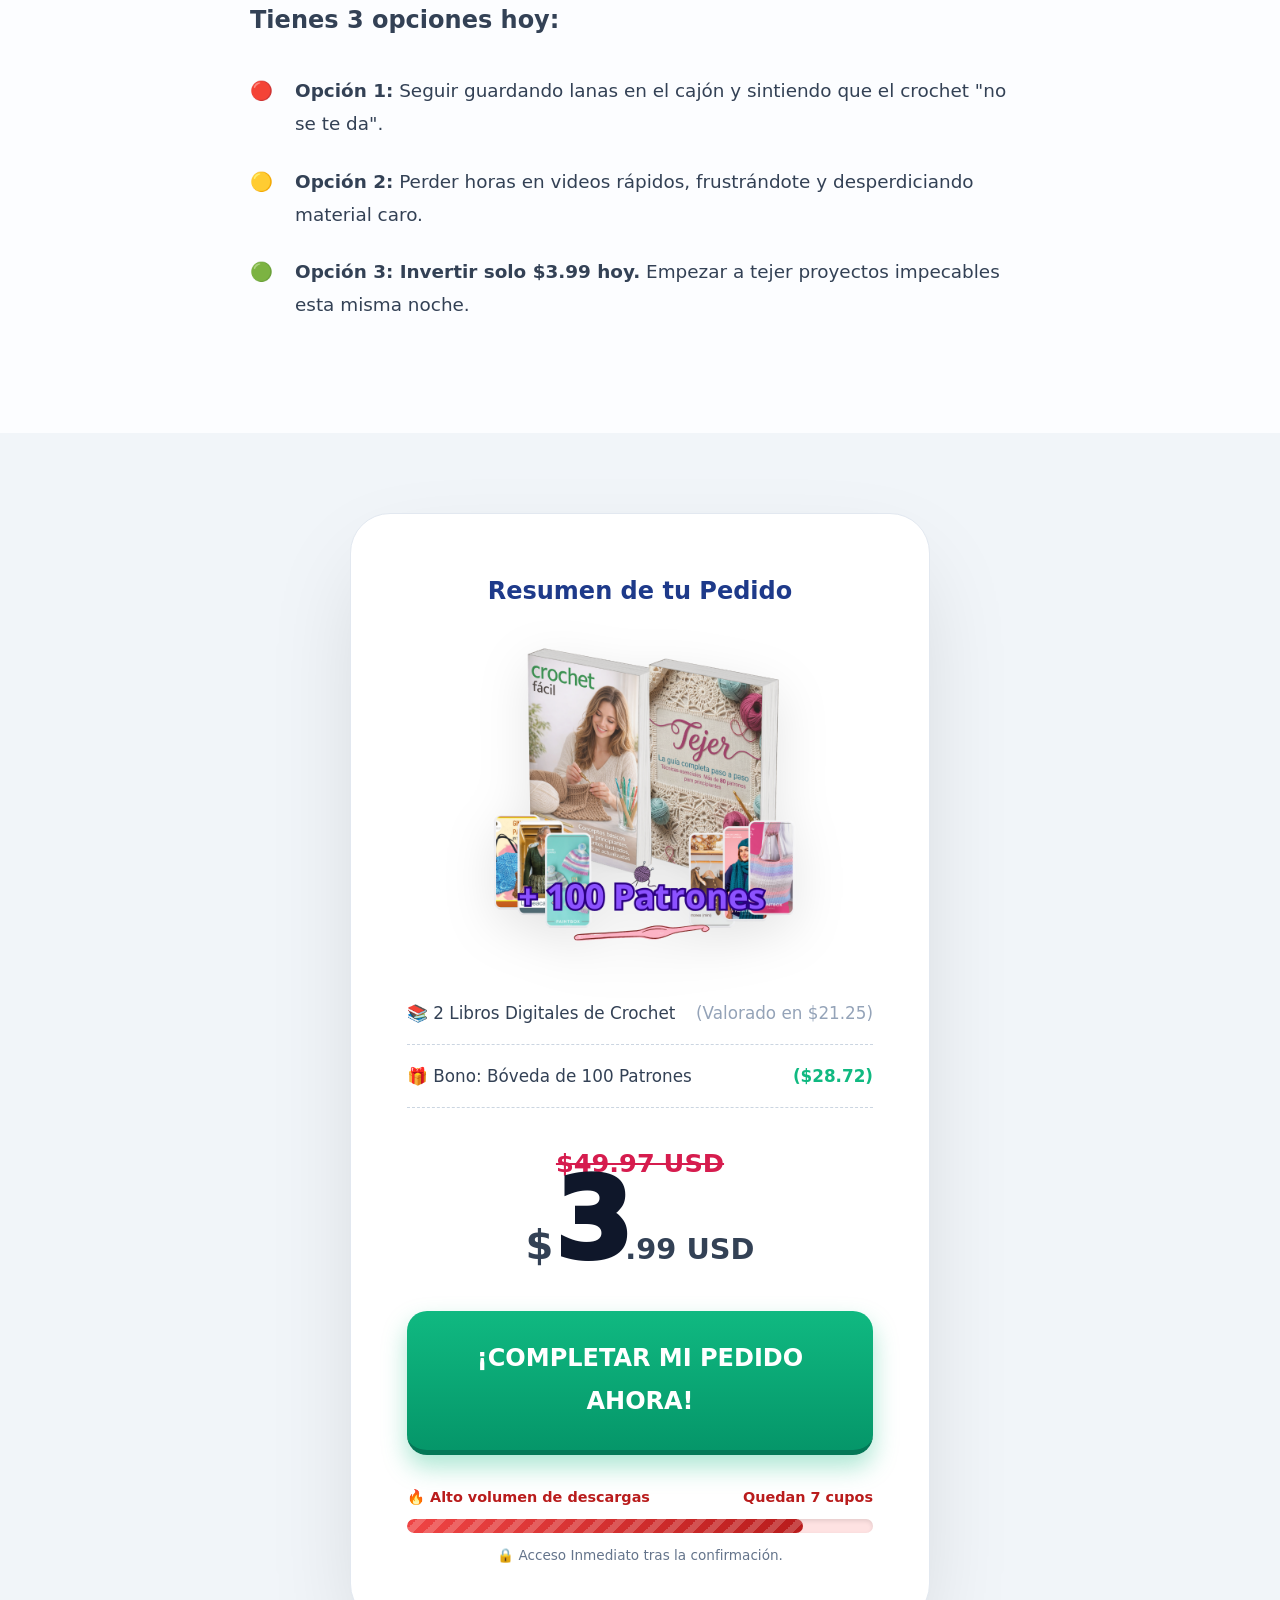
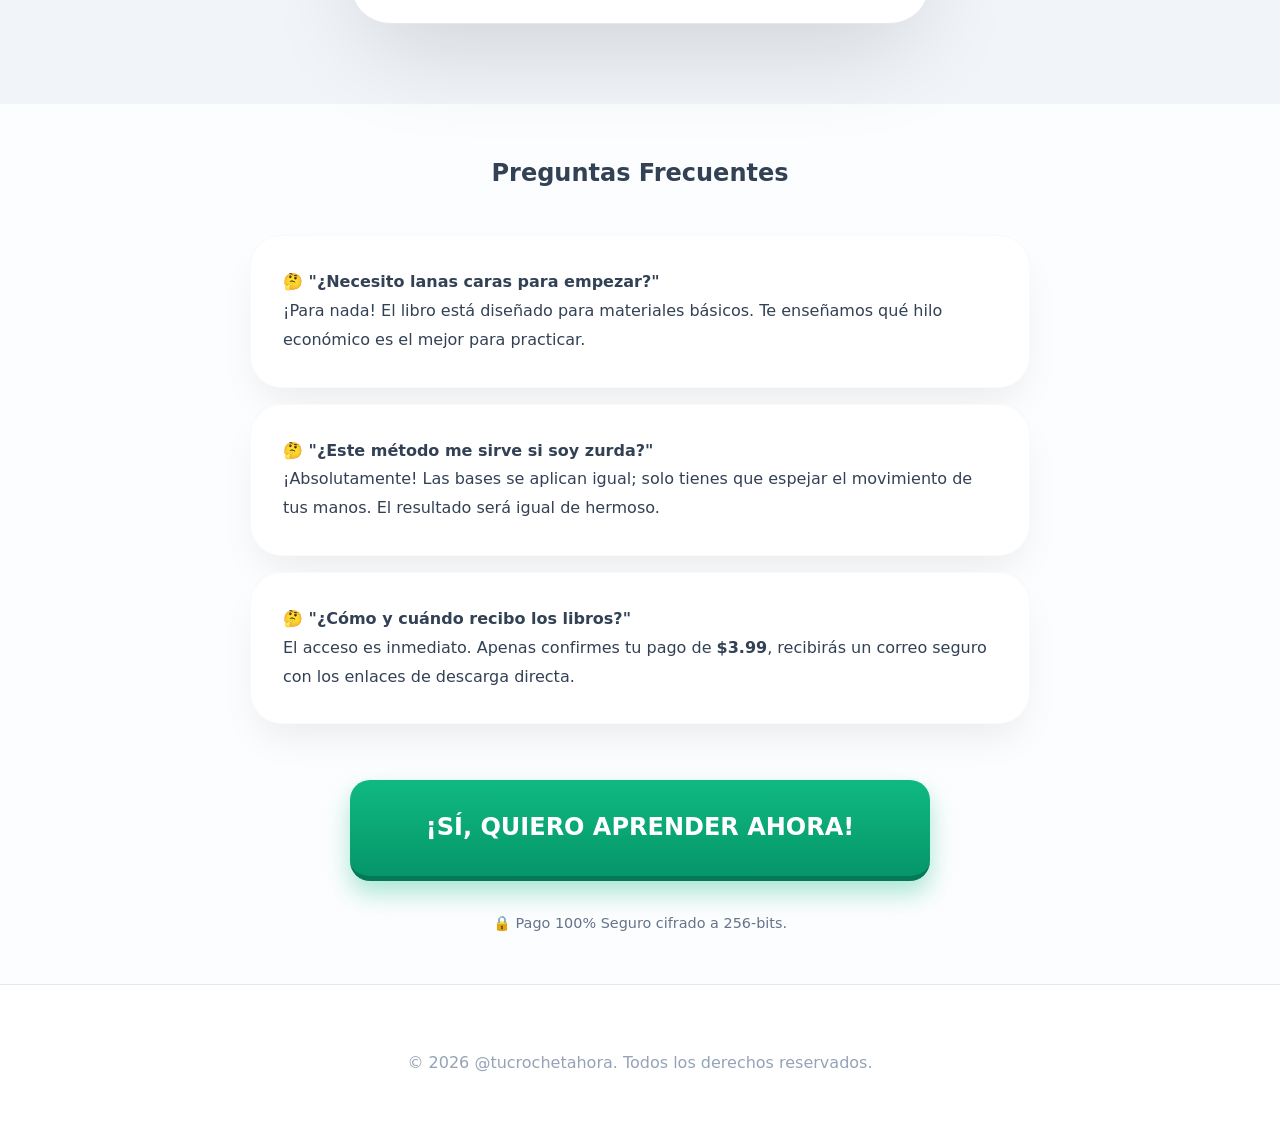
==== commit 4fe1ebfb: "Update index.html" ====
--- a/100patrones/index.html
+++ b/100patrones/index.html
@@ -100,6 +100,68 @@
             h1 { font-size: 2.2rem; }
         }
     </style>
+
+    <style>
+        .scarcity-container {
+            width: 100%;
+            max-width: 580px;
+            margin: 15px auto 5px;
+            text-align: left;
+        }
+        .scarcity-text {
+            display: flex;
+            justify-content: space-between;
+            font-size: 0.9rem;
+            font-weight: 800;
+            color: #B91C1C;
+            margin-bottom: 8px;
+        }
+        .scarcity-text span.pulse-text {
+            animation: pulse-opacity 1.5s infinite;
+        }
+        .scarcity-bar-bg {
+            width: 100%;
+            height: 14px;
+            background-color: #FEE2E2;
+            border-radius: 10px;
+            overflow: hidden;
+            position: relative;
+            box-shadow: inset 0 2px 4px rgba(0,0,0,0.1);
+        }
+        .scarcity-bar-fill {
+            width: 85%;
+            height: 100%;
+            background: linear-gradient(90deg, #EF4444 0%, #B91C1C 100%);
+            border-radius: 10px;
+            position: relative;
+        }
+        .scarcity-bar-fill::after {
+            content: "";
+            position: absolute;
+            top: 0; left: 0; bottom: 0; right: 0;
+            background-image: linear-gradient(
+                -45deg,
+                rgba(255,255,255,0.2) 25%,
+                transparent 25%,
+                transparent 50%,
+                rgba(255,255,255,0.2) 50%,
+                rgba(255,255,255,0.2) 75%,
+                transparent 75%,
+                transparent
+            );
+            background-size: 20px 20px;
+            animation: move-stripes 1s linear infinite;
+            border-radius: 10px;
+        }
+        @keyframes move-stripes {
+            0% { background-position: 0 0; }
+            100% { background-position: 20px 0; }
+        }
+        @keyframes pulse-opacity {
+            0%, 100% { opacity: 1; }
+            50% { opacity: 0.6; }
+        }
+    </style>
 </head>
 <body>
 
@@ -120,6 +182,17 @@
             </div>
             
             <a href="https://hotm.io/descuentopatro" class="btn-cta">&#161;S&#205;, QUIERO APRENDER AHORA!</a>
+            
+            <div class="scarcity-container">
+                <div class="scarcity-text">
+                    <span class="pulse-text">🔥 Alto volumen de descargas</span>
+                    <span>Quedan 7 cupos</span>
+                </div>
+                <div class="scarcity-bar-bg">
+                    <div class="scarcity-bar-fill"></div>
+                </div>
+            </div>
+
             <p style="font-size: 0.9rem; color: #64748B;">🔒 Pago 100% Seguro cifrado a 256-bits.</p>
         </div>
     </div>
@@ -224,7 +297,18 @@
                 </div>
                 
                 <a href="https://hotm.io/descuentopatro" class="btn-cta">&#161;COMPLETAR MI PEDIDO AHORA!</a>
-                <p style="font-size: 0.85rem; color: #64748B;">🔒 Acceso Inmediato tras la confirmaci&#243;n.</p>
+                
+                <div class="scarcity-container">
+                    <div class="scarcity-text">
+                        <span class="pulse-text">🔥 Alto volumen de descargas</span>
+                        <span>Quedan 7 cupos</span>
+                    </div>
+                    <div class="scarcity-bar-bg">
+                        <div class="scarcity-bar-fill"></div>
+                    </div>
+                </div>
+
+                <p style="font-size: 0.85rem; color: #64748B; margin-top: 10px;">🔒 Acceso Inmediato tras la confirmaci&#243;n.</p>
             </div>
         </div>
     </div>
@@ -247,6 +331,12 @@
                 <h4><span>🤔</span> "¿Cómo y cuándo recibo los libros?"</h4>
                 <p>El acceso es inmediato. Apenas confirmes tu pago de <strong>$3.99</strong>, recibirás un correo seguro con los enlaces de descarga directa.</p>
             </div>
+
+            <div style="text-align: center; margin-top: 3.5rem;">
+                <a href="https://hotm.io/descuentopatro" class="btn-cta">&#161;S&#205;, QUIERO APRENDER AHORA!</a>
+                <p style="font-size: 0.9rem; color: #64748B; margin-top: 10px;">🔒 Pago 100% Seguro cifrado a 256-bits.</p>
+            </div>
+            
         </section>
     </div>
 
@@ -270,5 +360,208 @@
         }
         window.onload = function () { var time = 863, display = document.querySelector('#timer'); startTimer(time, display); };
     </script>
+    <style>
+    /* Estilos del Pop-up */
+    .fomo-notification {
+        position: fixed;
+        bottom: 30px;
+        left: 20px;
+        background: #ffffff;
+        border-radius: 12px;
+        padding: 12px 18px;
+        box-shadow: 0 10px 30px rgba(0,0,0,0.15);
+        display: flex;
+        align-items: center;
+        gap: 15px;
+        z-index: 9998;
+        transform: translateX(-150%);
+        transition: transform 0.6s cubic-bezier(0.68, -0.55, 0.27, 1.55);
+        max-width: 320px;
+        border: 1px solid #f1f5f9;
+        pointer-events: none; /* No estorba clics */
+    }
+    .fomo-notification.active { transform: translateX(0); }
+    .fomo-img {
+        width: 45px;
+        height: 45px;
+        background: #d1fae5;
+        color: #10b981;
+        border-radius: 50%;
+        display: flex;
+        align-items: center;
+        justify-content: center;
+        font-size: 20px;
+        flex-shrink: 0;
+    }
+    .fomo-text { font-family: 'Inter', sans-serif; font-size: 0.85rem; color: #334155; line-height: 1.4; }
+    .fomo-text strong { color: #0f172a; display: block; font-weight: 700; }
+    .fomo-time { font-size: 0.75rem; color: #94a3b8; display: block; margin-top: 2px; }
+
+    @media (max-width: 600px) {
+        .fomo-notification { bottom: 120px; left: 10px; right: 10px; max-width: none; }
+    }
+</style>
+
+<div id="fomo-popup" class="fomo-notification">
+    <div class="fomo-img">✓</div>
+    <div class="fomo-text">
+        <strong id="fomo-name">Cargando...</strong>
+        acaba de descargar sus 100 patrones.
+        <span id="fomo-time" class="fomo-time">hace poco</span>
+    </div>
+</div>
+
+<script>
+    const fomoData = [
+        {n: "Maria", c: "Bogot&#225;, CO", t: "hace 2 min"},
+        {n: "Juan", c: "Medell&#237;n, CO", t: "hace 5 min"},
+        {n: "Elena", c: "Madrid, ES", t: "hace 3 min"},
+        {n: "Carlos", c: "CDMX, MX", t: "hace 8 min"},
+        {n: "Sofia", c: "Lima, PE", t: "hace 1 min"},
+        {n: "Diego", c: "Santiago, CL", t: "hace 12 min"},
+        {n: "Luc&#237;a", c: "Barcelona, ES", t: "hace 4 min"},
+        {n: "Javier", c: "Guadalajara, MX", t: "hace 6 min"},
+        {n: "Mariana", c: "Cali, CO", t: "hace 10 min"},
+        {n: "Ricardo", c: "Buenos Aires, AR", t: "hace 2 min"},
+        {n: "Valentina", c: "Valencia, ES", t: "hace 7 min"},
+        {n: "Alejandro", c: "Monterrey, MX", t: "hace 15 min"},
+        {n: "Gabriela", c: "Quito, EC", t: "hace 4 min"},
+        {n: "Luis", c: "Panam&#225;, PA", t: "hace 9 min"},
+        {n: "Camila", c: "San Jos&#233;, CR", t: "hace 11 min"},
+        {n: "Mateo", c: "Sevilla, ES", t: "hace 3 min"},
+        {n: "Isabella", c: "Montevideo, UY", t: "hace 14 min"},
+        {n: "Nicol&#225;s", c: "Asunci&#243;n, PY", t: "hace 6 min"},
+        {n: "Paola", c: "Antigua, GT", t: "hace 8 min"},
+        {n: "Andr&#233;s", c: "Santo Domingo, DO", t: "hace 5 min"}
+    ];
+
+    function showFomo() {
+        const popup = document.getElementById('fomo-popup');
+        const nameEl = document.getElementById('fomo-name');
+        const timeEl = document.getElementById('fomo-time');
+        const entry = fomoData[Math.floor(Math.random() * fomoData.length)];
+        
+        nameEl.innerHTML = entry.n + " de " + entry.c;
+        timeEl.innerHTML = entry.t;
+        
+        popup.classList.add('active');
+        
+        setTimeout(() => {
+            popup.classList.remove('active');
+            // Tiempo aleatorio para la siguiente venta (entre 15 y 30 segundos)
+            const nextTime = Math.floor(Math.random() * (30000 - 15000 + 1)) + 15000;
+            setTimeout(showFomo, nextTime);
+        }, 6000); // Se queda visible 6 segundos
+    }
+
+    // Iniciar sistema 6 segundos después de que cargue la página
+    window.addEventListener('load', () => {
+        setTimeout(showFomo, 6000);
+    });
+</script>
+
+<style>
+    .fomo-pill-sales {
+        position: fixed;
+        bottom: 110px; /* Separado del pop-up de nombres */
+        left: 20px;
+        background: #ffffff;
+        border: 2.5px solid #F97316; /* Borde naranja de tu imagen */
+        border-radius: 50px; 
+        padding: 12px 28px;
+        box-shadow: 0 12px 30px rgba(0,0,0,0.12);
+        z-index: 9997;
+        transform: translateX(-160%); /* Escondido más lejos */
+        transition: transform 0.6s cubic-bezier(0.34, 1.56, 0.64, 1);
+        pointer-events: none;
+        display: flex;
+        flex-direction: column;
+        justify-content: center;
+    }
+
+    /* Clase que activa la aparición */
+    .fomo-pill-sales.visible {
+        transform: translateX(0);
+    }
+
+    .fomo-pill-main-text {
+        font-family: 'Inter', sans-serif;
+        color: #4F46E5; /* Azul-morado premium */
+        font-size: 0.95rem;
+        line-height: 1.2;
+        font-weight: 600;
+    }
+
+    .fomo-pill-main-text strong {
+        font-weight: 900;
+        font-size: 1.1rem;
+        letter-spacing: -0.5px;
+    }
+
+    .fomo-pill-sub-text {
+        font-family: 'Inter', sans-serif;
+        color: #4F46E5;
+        font-size: 0.75rem;
+        margin-top: 2px;
+        opacity: 0.8;
+        font-weight: 400;
+    }
+
+    @media (max-width: 600px) {
+        .fomo-pill-sales {
+            bottom: 210px; /* Sube en móvil para convivir con WhatsApp y el otro popup */
+            left: 10px;
+            padding: 10px 22px;
+        }
+        .fomo-pill-main-text { font-size: 0.85rem; }
+    }
+</style>
+
+<div id="smart-fomo-pill" class="fomo-pill-sales">
+    <div class="fomo-pill-main-text">
+        <span id="sales-count-number" style="font-weight: 900; font-size: 1.1rem; letter-spacing: -0.5px;">54</span> personas ya descargaron los 100 patrones
+    </div>
+    <div class="fomo-pill-sub-text">
+        en las últimas 24 horas
+    </div>
+</div>
+
+<script>
+    let totalSales = 54; // Número inicial realista
+
+    function manageSmartFomo() {
+        const pill = document.getElementById('smart-fomo-pill');
+        const countDisplay = document.getElementById('sales-count-number');
+
+        // LÓGICA DE ACTUALIZACIÓN: Solo aumenta el 60% de las veces para parecer real
+        const shouldIncrease = Math.random() > 0.4; 
+        if (shouldIncrease) {
+            totalSales += Math.floor(Math.random() * 2) + 1; // Sube 1 o 2
+        }
+        
+        countDisplay.innerText = totalSales;
+
+        // ACCIÓN: Mostrar el pop-up
+        setTimeout(() => {
+            pill.classList.add('visible');
+        }, 500);
+
+        // ACCIÓN: Esconder el pop-up después de 4.5 segundos (tiempo de lectura ideal)
+        setTimeout(() => {
+            pill.classList.remove('visible');
+            
+            // PLANIFICAR LA SIGUIENTE APARICIÓN:
+            // Tiempo de espera aleatorio entre 18 y 35 segundos
+            const nextAppearance = Math.floor(Math.random() * (35000 - 18000 + 1)) + 18000;
+            setTimeout(manageSmartFomo, nextAppearance);
+            
+        }, 4500); 
+    }
+
+    // DISPARO INICIAL: Aparece por primera vez a los 4 segundos de entrar a la web
+    window.addEventListener('load', () => {
+        setTimeout(manageSmartFomo, 4000);
+    });
+</script>
 </body>
 </html>
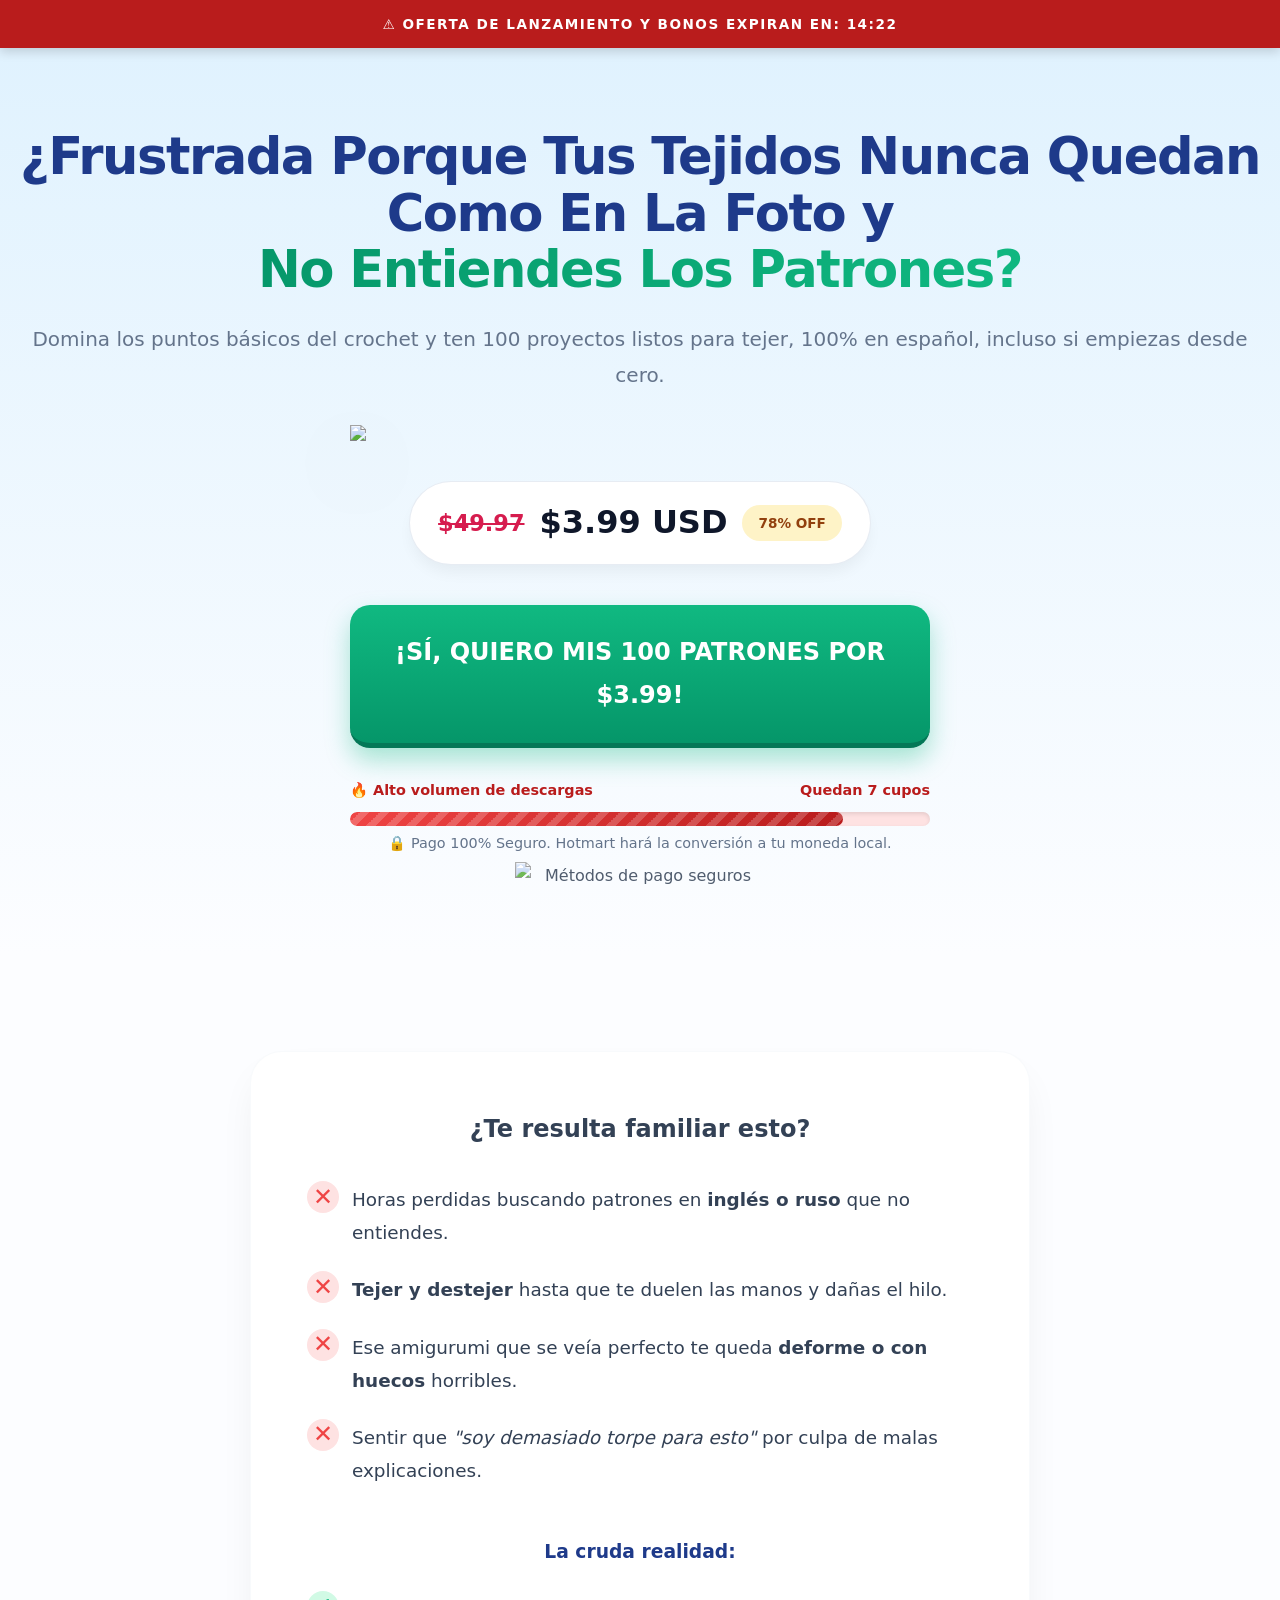
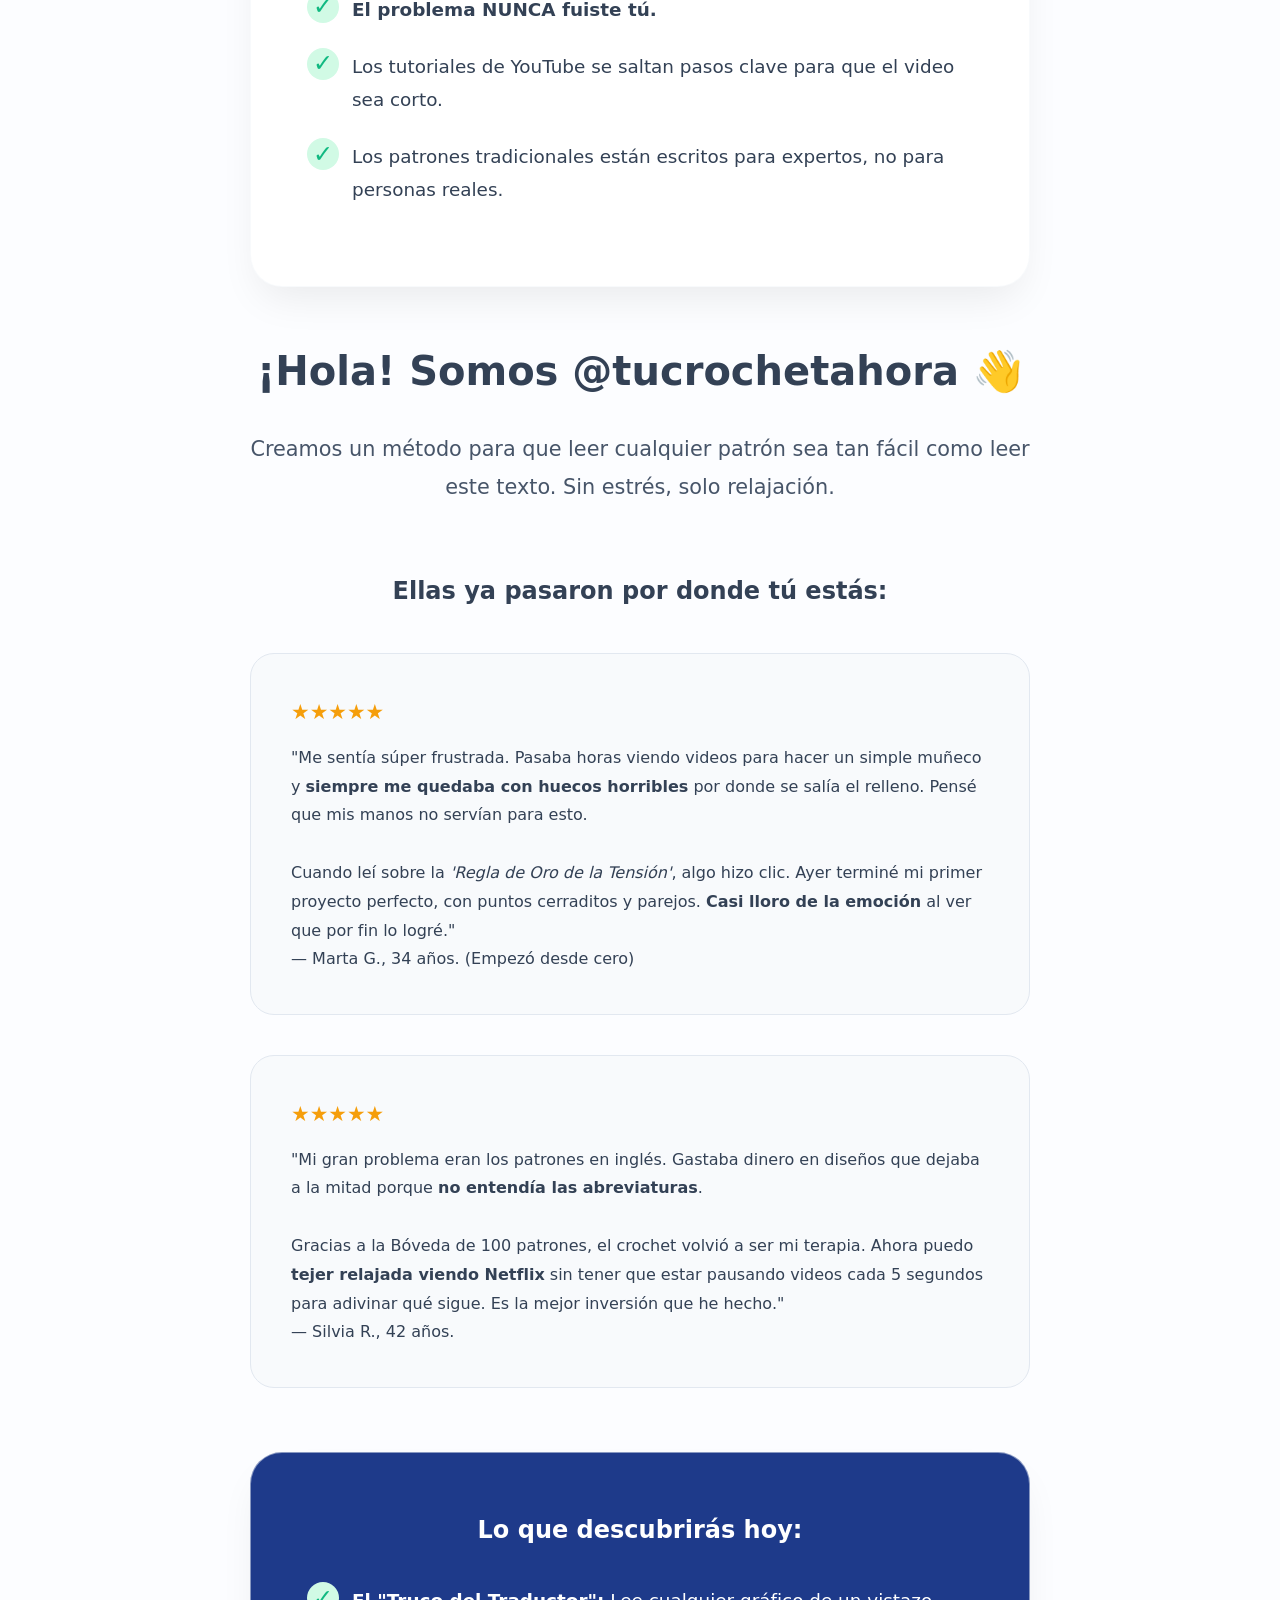
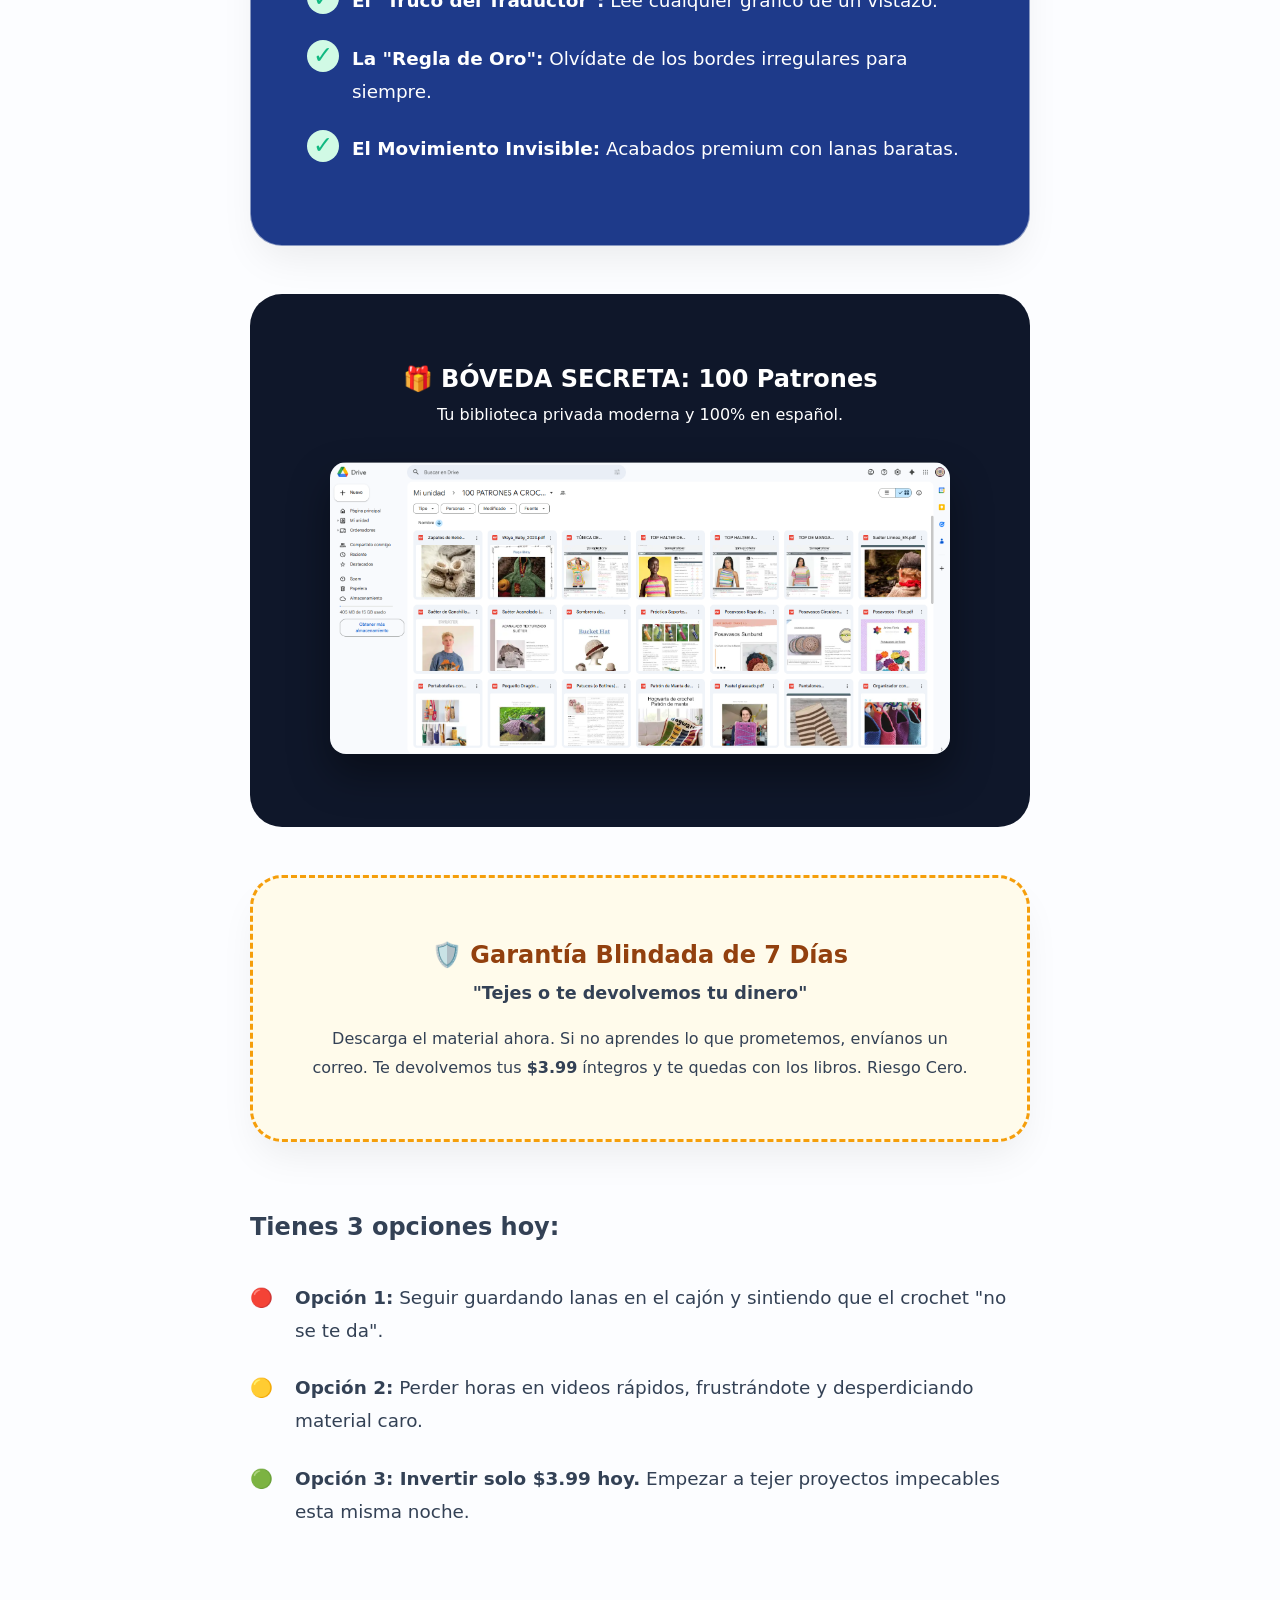
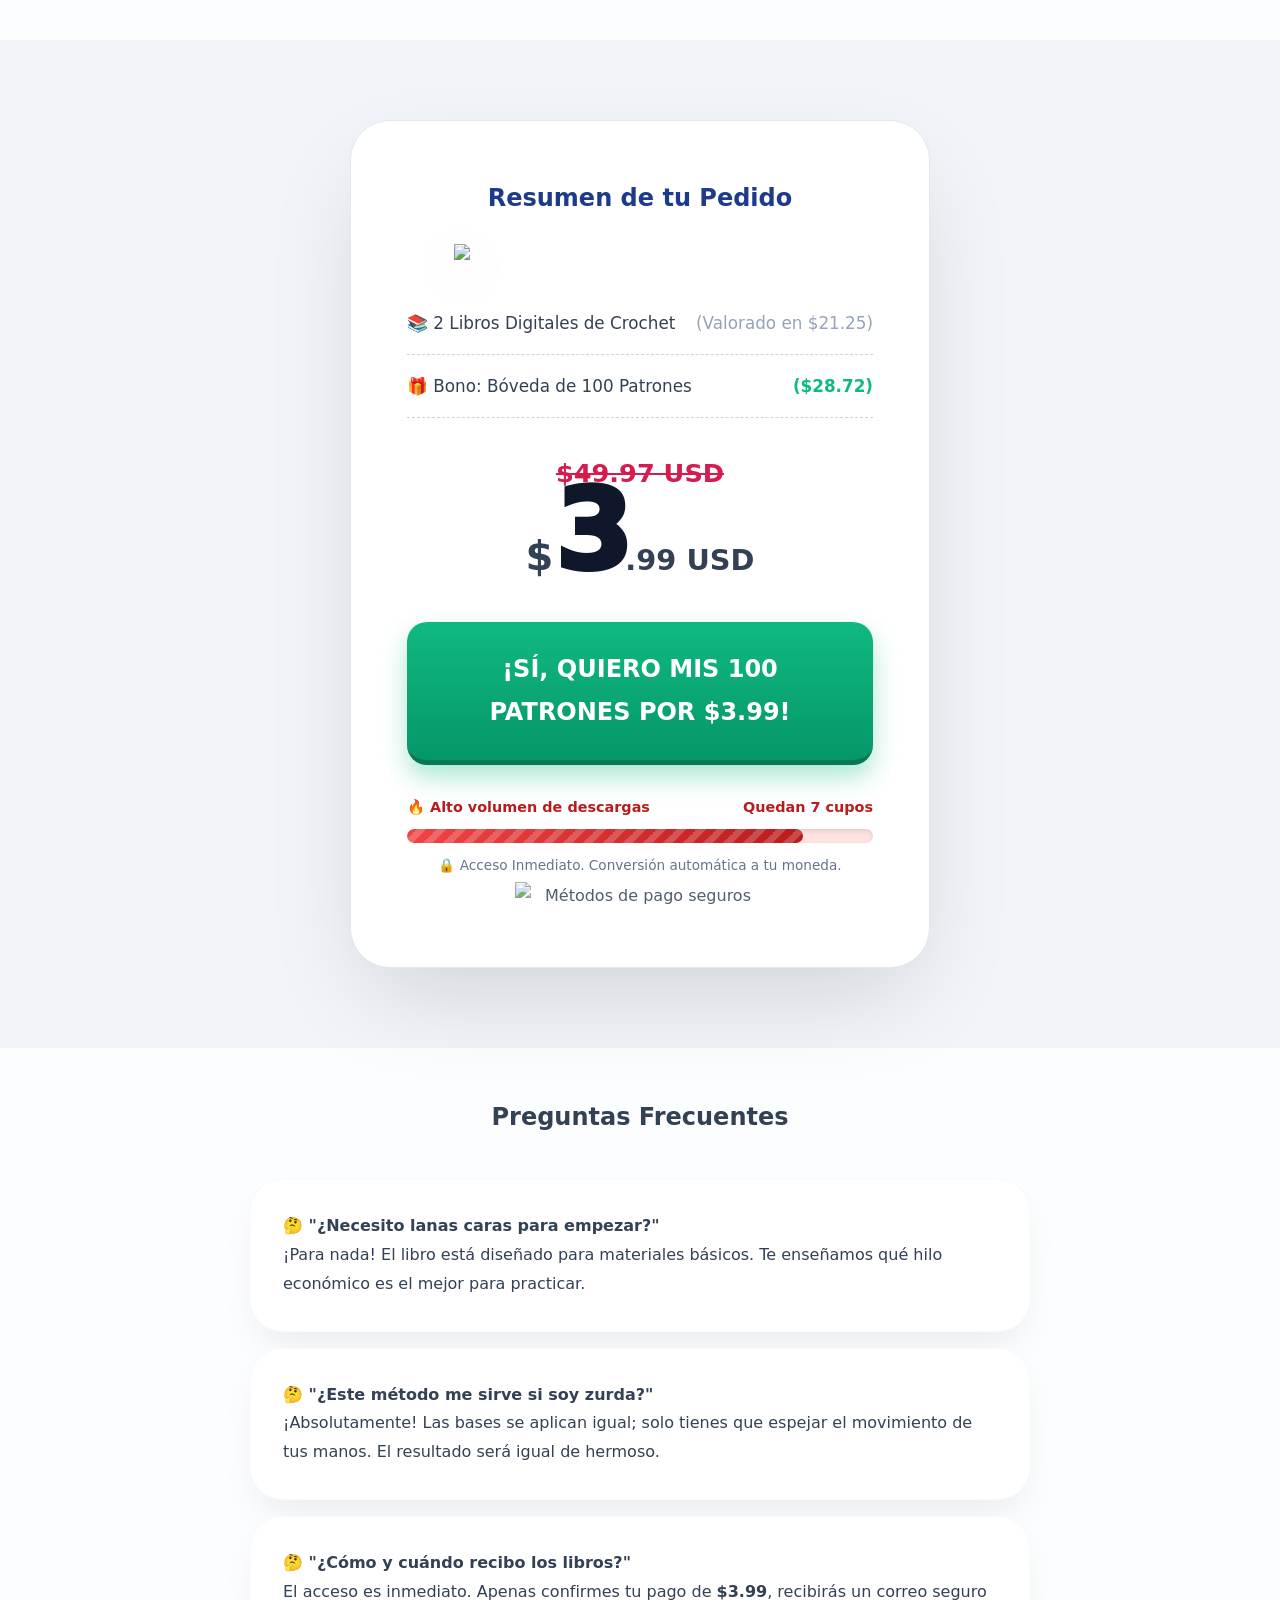
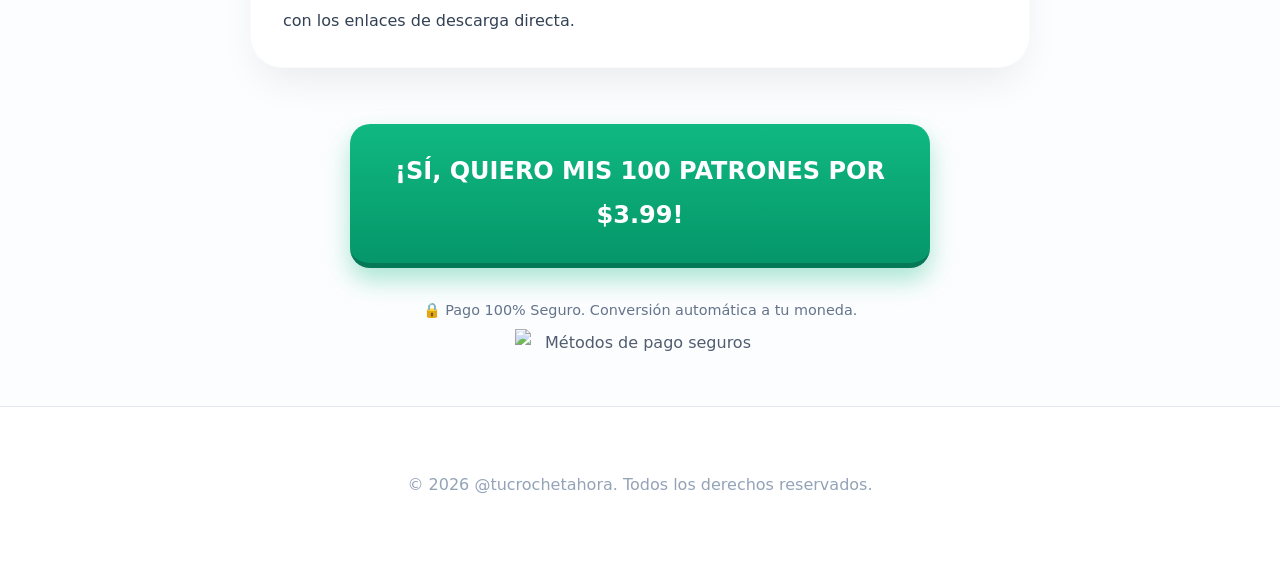
==== commit 3569f28c: "Update index.html" ====
--- a/100patrones/index.html
+++ b/100patrones/index.html
@@ -85,14 +85,6 @@
         .big-price .dollar-sign { font-size: 2.5rem; font-weight: 900; }
         .big-price .cents-currency { font-size: 1.8rem; font-weight: 800; }
 
-        .whatsapp-flotante {
-            position: fixed; width: 70px; height: 70px; bottom: 30px; right: 30px;
-            background-color: #25D366; border-radius: 50%; display: flex; justify-content: center; align-items: center;
-            box-shadow: 0 10px 25px rgba(37, 211, 102, 0.4); z-index: 9999;
-            transition: all 0.4s ease;
-        }
-        .whatsapp-flotante:hover { transform: scale(1.1) rotate(10deg); }
-
         @media (max-width: 600px) {
             .section-box { padding: 2rem 1.5rem; }
             .order-summary-card { padding: 2.5rem 1.5rem; }
@@ -174,14 +166,14 @@
             <h1>&#191;Frustrada Porque Tus Tejidos Nunca Quedan Como En La Foto y <br><span class="hero-title-green">No Entiendes Los Patrones?</span></h1>
             <p style="font-size: 1.25rem; color: #64748B; margin-bottom: 2rem;">Domina los puntos b&#225;sicos del crochet y ten 100 proyectos listos para tejer, 100% en espa&#241;ol, incluso si empiezas desde cero.</p>
             
-            <img src="../mockup.png" style="width: 100%; max-width: 580px; display: block; margin: 0 auto; filter: drop-shadow(0 30px 40px rgba(0,0,0,0.18));">
+            <img src="mockup.png" style="width: 100%; max-width: 580px; display: block; margin: 0 auto; filter: drop-shadow(0 30px 40px rgba(0,0,0,0.18));">
             
             <div class="price-row">
                 <span class="price-original">$49.97</span> <span class="price-today">$3.99 USD</span>
                 <span class="price-savings">78% OFF</span>
             </div>
             
-            <a href="https://hotm.io/descuentopatro" class="btn-cta">&#161;S&#205;, QUIERO APRENDER AHORA!</a>
+            <a href="https://hotm.io/descuentopatro" class="btn-cta">&#161;S&#205;, QUIERO MIS 100 PATRONES POR $3.99!</a>
             
             <div class="scarcity-container">
                 <div class="scarcity-text">
@@ -193,7 +185,8 @@
                 </div>
             </div>
 
-            <p style="font-size: 0.9rem; color: #64748B;">🔒 Pago 100% Seguro cifrado a 256-bits.</p>
+            <p style="font-size: 0.9rem; color: #64748B; margin-bottom: 5px;">🔒 Pago 100% Seguro. Hotmart hará la conversión a tu moneda local.</p>
+            <img src="tarjetas.png" alt="Métodos de pago seguros" style="width: 100%; max-width: 250px; display: block; margin: 0 auto; opacity: 0.85;">
         </div>
     </div>
 
@@ -280,7 +273,7 @@
     <div class="order-summary-section">
         <div class="order-summary-card">
             <h2 class="text-center" style="margin-bottom: 1.5rem; color: var(--headline-blue);">Resumen de tu Pedido</h2>
-            <img src="../mockup.png" style="width: 80%; display: block; margin: 0 auto 2rem; filter: drop-shadow(0 15px 25px rgba(0,0,0,0.1));">
+            <img src="mockup.png" style="width: 80%; display: block; margin: 0 auto 2rem; filter: drop-shadow(0 15px 25px rgba(0,0,0,0.1));">
             
             <div class="order-item">
                 <span>📚 2 Libros Digitales de Crochet</span>
@@ -296,7 +289,7 @@
                     <span class="dollar-sign">$</span><span class="amount">3</span><span class="cents-currency">.99 USD</span>
                 </div>
                 
-                <a href="https://hotm.io/descuentopatro" class="btn-cta">&#161;COMPLETAR MI PEDIDO AHORA!</a>
+                <a href="https://hotm.io/descuentopatro" class="btn-cta">&#161;S&#205;, QUIERO MIS 100 PATRONES POR $3.99!</a>
                 
                 <div class="scarcity-container">
                     <div class="scarcity-text">
@@ -308,7 +301,8 @@
                     </div>
                 </div>
 
-                <p style="font-size: 0.85rem; color: #64748B; margin-top: 10px;">🔒 Acceso Inmediato tras la confirmaci&#243;n.</p>
+                <p style="font-size: 0.85rem; color: #64748B; margin-top: 10px; margin-bottom: 5px;">🔒 Acceso Inmediato. Conversión automática a tu moneda.</p>
+                <img src="tarjetas.png" alt="Métodos de pago seguros" style="width: 100%; max-width: 250px; display: block; margin: 0 auto; opacity: 0.85;">
             </div>
         </div>
     </div>
@@ -333,8 +327,9 @@
             </div>
 
             <div style="text-align: center; margin-top: 3.5rem;">
-                <a href="https://hotm.io/descuentopatro" class="btn-cta">&#161;S&#205;, QUIERO APRENDER AHORA!</a>
-                <p style="font-size: 0.9rem; color: #64748B; margin-top: 10px;">🔒 Pago 100% Seguro cifrado a 256-bits.</p>
+                <a href="https://hotm.io/descuentopatro" class="btn-cta">&#161;S&#205;, QUIERO MIS 100 PATRONES POR $3.99!</a>
+                <p style="font-size: 0.9rem; color: #64748B; margin-top: 10px; margin-bottom: 5px;">🔒 Pago 100% Seguro. Conversión automática a tu moneda.</p>
+                <img src="tarjetas.png" alt="Métodos de pago seguros" style="width: 100%; max-width: 250px; display: block; margin: 0 auto; opacity: 0.85;">
             </div>
             
         </section>
@@ -343,10 +338,6 @@
     <footer class="text-center" style="padding: 4rem 0; color: #94A3B8; border-top: 1px solid #E2E8F0; background: white;">
         <p>© 2026 @tucrochetahora. Todos los derechos reservados.</p>
     </footer>
-
-    <a href="https://wa.me/573228482850?text=hola%20Tu%20crochet%20ahora%20estoy%20interesada%20en%20los%20patrones" class="whatsapp-flotante" target="_blank">
-        <svg style="width:38px; fill:white;" viewBox="0 0 448 512"><path d="M380.9 97.1C339 55.1 283.2 32 223.9 32c-122.4 0-222 99.6-222 222 0 39.1 10.2 77.3 29.6 111L0 480l117.7-30.9c32.4 17.7 68.9 27 106.1 27h.1c122.3 0 224.1-99.6 224.1-222 0-59.3-25.2-115-67.1-157zm-157 341.6c-33.2 0-65.7-8.9-94-25.7l-6.7-4-69.8 18.3L72 359.2l-4.4-7c-18.5-29.4-28.2-63.3-28.2-98.2 0-101.7 82.8-184.5 184.6-184.5 49.3 0 95.6 19.2 130.4 54.1 34.8 34.9 56.2 81.2 56.1 130.5 0 101.8-84.9 184.6-186.6 184.6zm101.2-138.2c-5.5-2.8-32.8-16.2-37.9-18-5.1-1.9-8.8-2.8-12.5 2.8-3.7 5.6-14.3 18-17.6 21.8-3.2 3.7-6.5 4.2-12 1.4-32.6-16.3-54-29.1-75.5-66-3.1-5.3-1-8.5 1.7-11.3 2.5-2.5 5.5-6.5 8.3-9.7 2.7-3.2 3.7-5.6 5.5-9.3 1.9-3.7.9-7-4.6-12.5-5.6-5.6-12.5-30.1-17.1-41.2-4.5-10.8-9.1-9.3-12.5-9.5-3.2-.2-6.9-.2-10.6-.2-3.7 0-9.7 1.4-14.8 6.9-5.1 5.6-19.4 19-19.4 46.3 0 27.3 19.9 53.7 22.6 57.4 2.8 3.7 39.1 59.7 94.8 83.8 35.2 15.2 49 16.5 66.6 13.9 10.7-1.6 32.8-13.4 37.4-26.4 4.6-13 4.6-24.1 3.2-26.4-1.3-2.5-5-3.9-10.5-6.6z"/></svg>
-    </a>
 
     <script>
         function startTimer(duration, display) {
@@ -398,7 +389,7 @@
     .fomo-time { font-size: 0.75rem; color: #94a3b8; display: block; margin-top: 2px; }
 
     @media (max-width: 600px) {
-        .fomo-notification { bottom: 120px; left: 10px; right: 10px; max-width: none; }
+        .fomo-notification { bottom: 20px; left: 10px; right: 10px; max-width: none; }
     }
 </style>
 
@@ -448,13 +439,11 @@
         
         setTimeout(() => {
             popup.classList.remove('active');
-            // Tiempo aleatorio para la siguiente venta (entre 15 y 30 segundos)
             const nextTime = Math.floor(Math.random() * (30000 - 15000 + 1)) + 15000;
             setTimeout(showFomo, nextTime);
-        }, 6000); // Se queda visible 6 segundos
-    }
-
-    // Iniciar sistema 6 segundos después de que cargue la página
+        }, 6000); 
+    }
+
     window.addEventListener('load', () => {
         setTimeout(showFomo, 6000);
     });
@@ -463,15 +452,15 @@
 <style>
     .fomo-pill-sales {
         position: fixed;
-        bottom: 110px; /* Separado del pop-up de nombres */
+        bottom: 110px; 
         left: 20px;
         background: #ffffff;
-        border: 2.5px solid #F97316; /* Borde naranja de tu imagen */
+        border: 2.5px solid #F97316; 
         border-radius: 50px; 
         padding: 12px 28px;
         box-shadow: 0 12px 30px rgba(0,0,0,0.12);
         z-index: 9997;
-        transform: translateX(-160%); /* Escondido más lejos */
+        transform: translateX(-160%); 
         transition: transform 0.6s cubic-bezier(0.34, 1.56, 0.64, 1);
         pointer-events: none;
         display: flex;
@@ -479,14 +468,13 @@
         justify-content: center;
     }
 
-    /* Clase que activa la aparición */
     .fomo-pill-sales.visible {
         transform: translateX(0);
     }
 
     .fomo-pill-main-text {
         font-family: 'Inter', sans-serif;
-        color: #4F46E5; /* Azul-morado premium */
+        color: #4F46E5; 
         font-size: 0.95rem;
         line-height: 1.2;
         font-weight: 600;
@@ -509,7 +497,7 @@
 
     @media (max-width: 600px) {
         .fomo-pill-sales {
-            bottom: 210px; /* Sube en móvil para convivir con WhatsApp y el otro popup */
+            bottom: 110px; /* Sin WhatsApp, lo bajamos un poco para que no quede volando */
             left: 10px;
             padding: 10px 22px;
         }
@@ -527,38 +515,30 @@
 </div>
 
 <script>
-    let totalSales = 54; // Número inicial realista
+    let totalSales = 54; 
 
     function manageSmartFomo() {
         const pill = document.getElementById('smart-fomo-pill');
         const countDisplay = document.getElementById('sales-count-number');
 
-        // LÓGICA DE ACTUALIZACIÓN: Solo aumenta el 60% de las veces para parecer real
         const shouldIncrease = Math.random() > 0.4; 
         if (shouldIncrease) {
-            totalSales += Math.floor(Math.random() * 2) + 1; // Sube 1 o 2
+            totalSales += Math.floor(Math.random() * 2) + 1; 
         }
         
         countDisplay.innerText = totalSales;
 
-        // ACCIÓN: Mostrar el pop-up
         setTimeout(() => {
             pill.classList.add('visible');
         }, 500);
 
-        // ACCIÓN: Esconder el pop-up después de 4.5 segundos (tiempo de lectura ideal)
         setTimeout(() => {
             pill.classList.remove('visible');
-            
-            // PLANIFICAR LA SIGUIENTE APARICIÓN:
-            // Tiempo de espera aleatorio entre 18 y 35 segundos
             const nextAppearance = Math.floor(Math.random() * (35000 - 18000 + 1)) + 18000;
             setTimeout(manageSmartFomo, nextAppearance);
-            
         }, 4500); 
     }
 
-    // DISPARO INICIAL: Aparece por primera vez a los 4 segundos de entrar a la web
     window.addEventListener('load', () => {
         setTimeout(manageSmartFomo, 4000);
     });
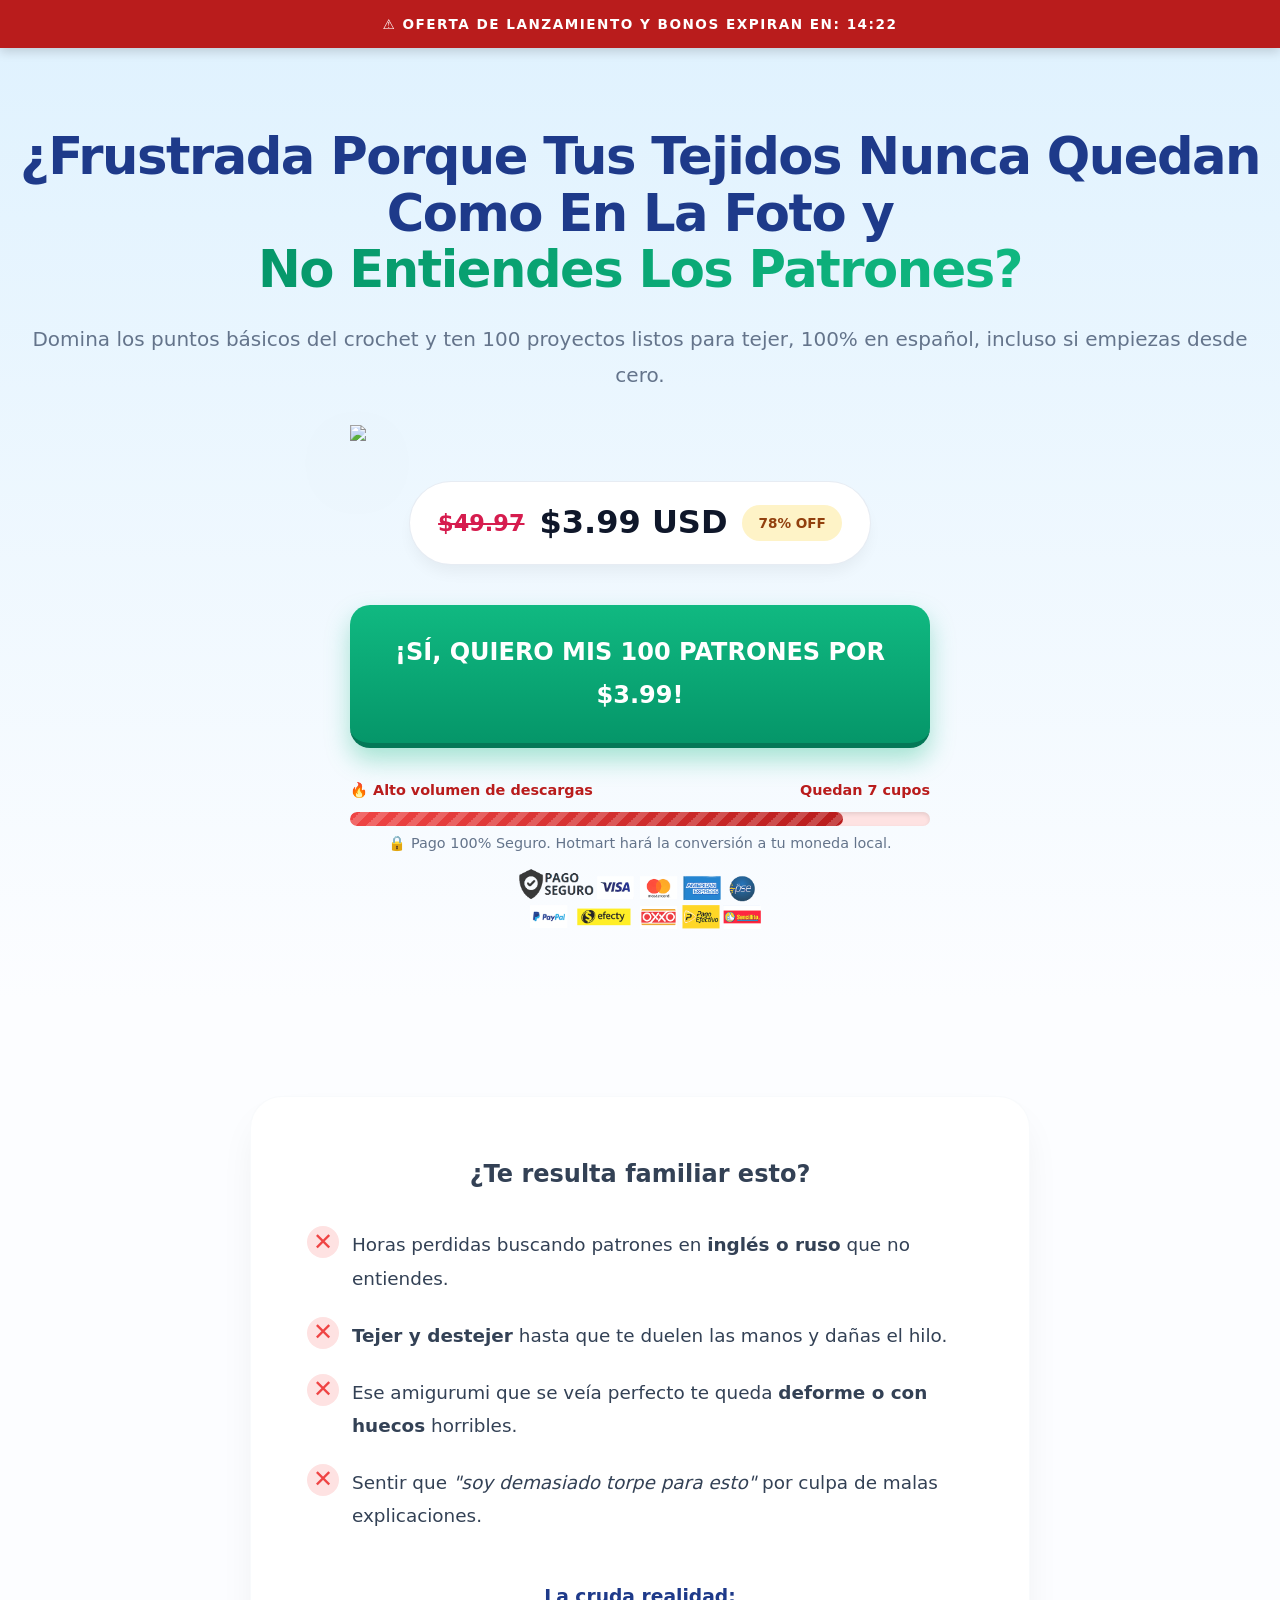
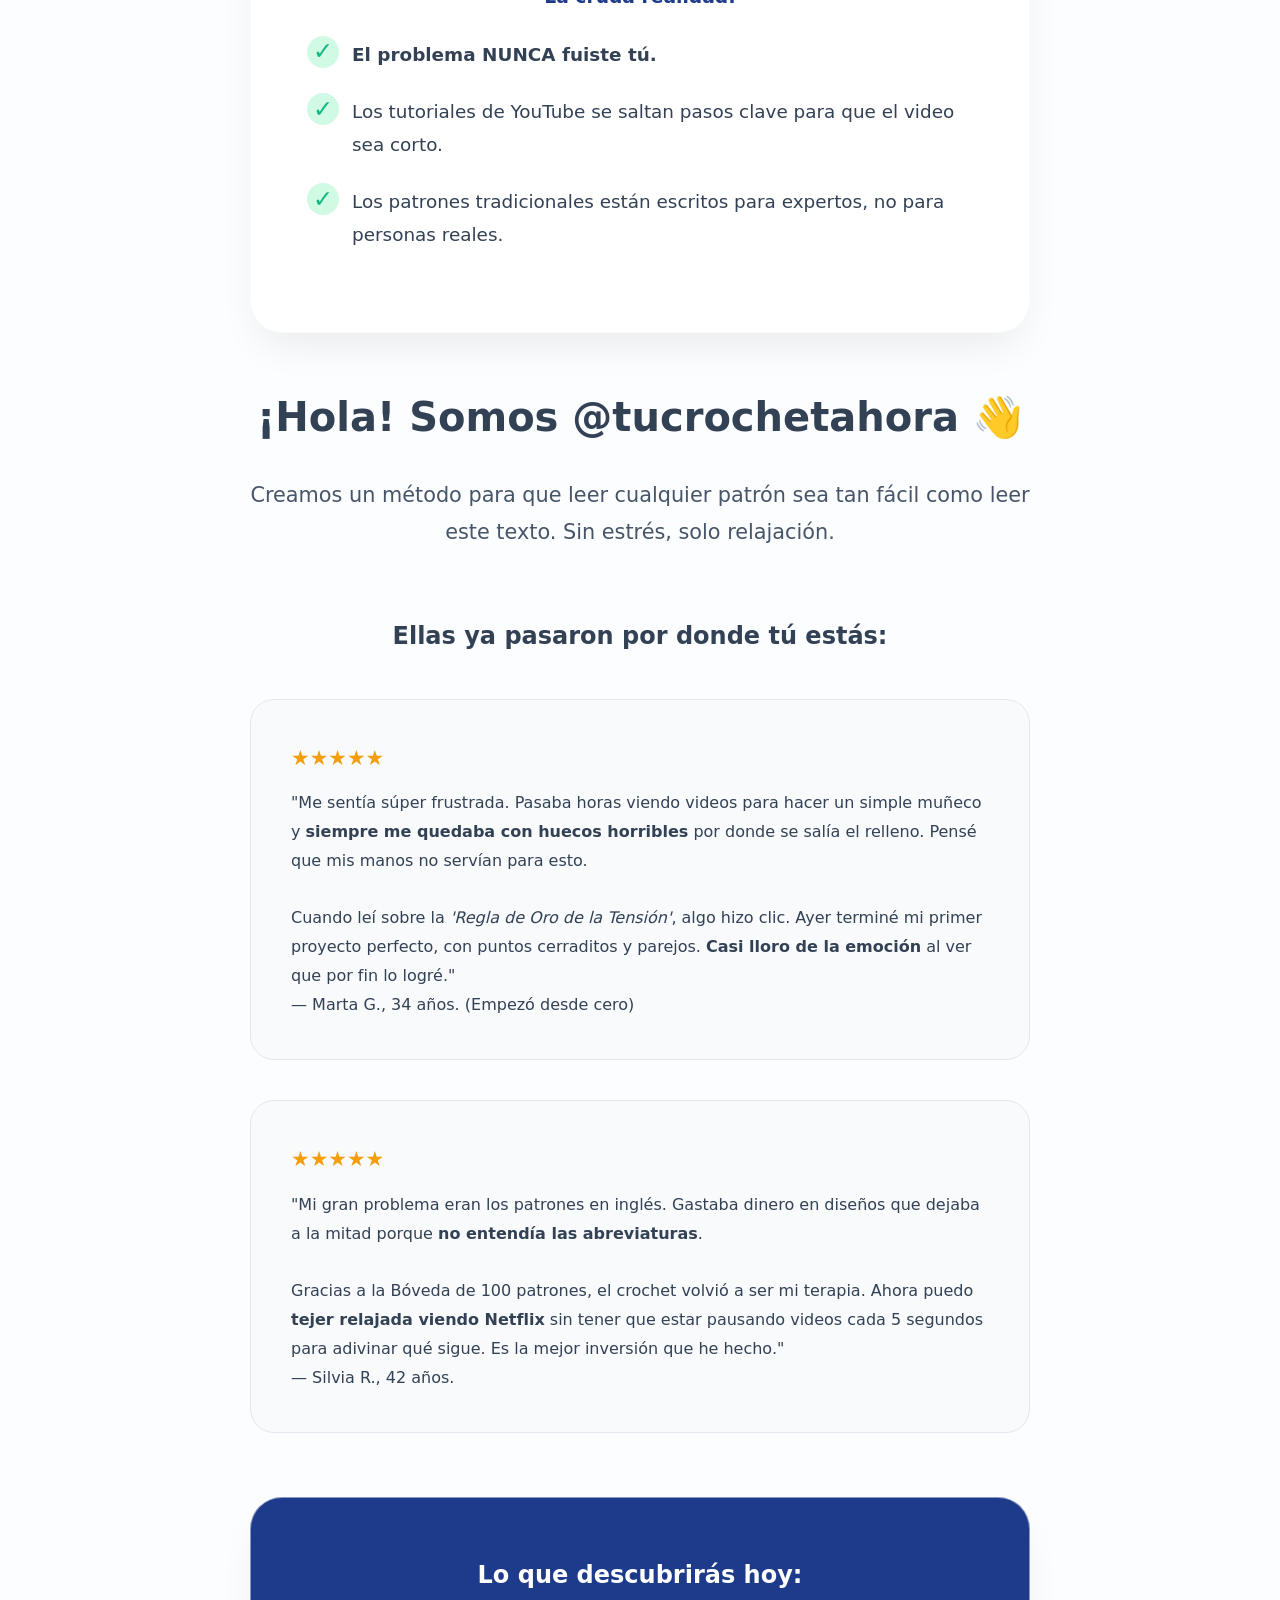
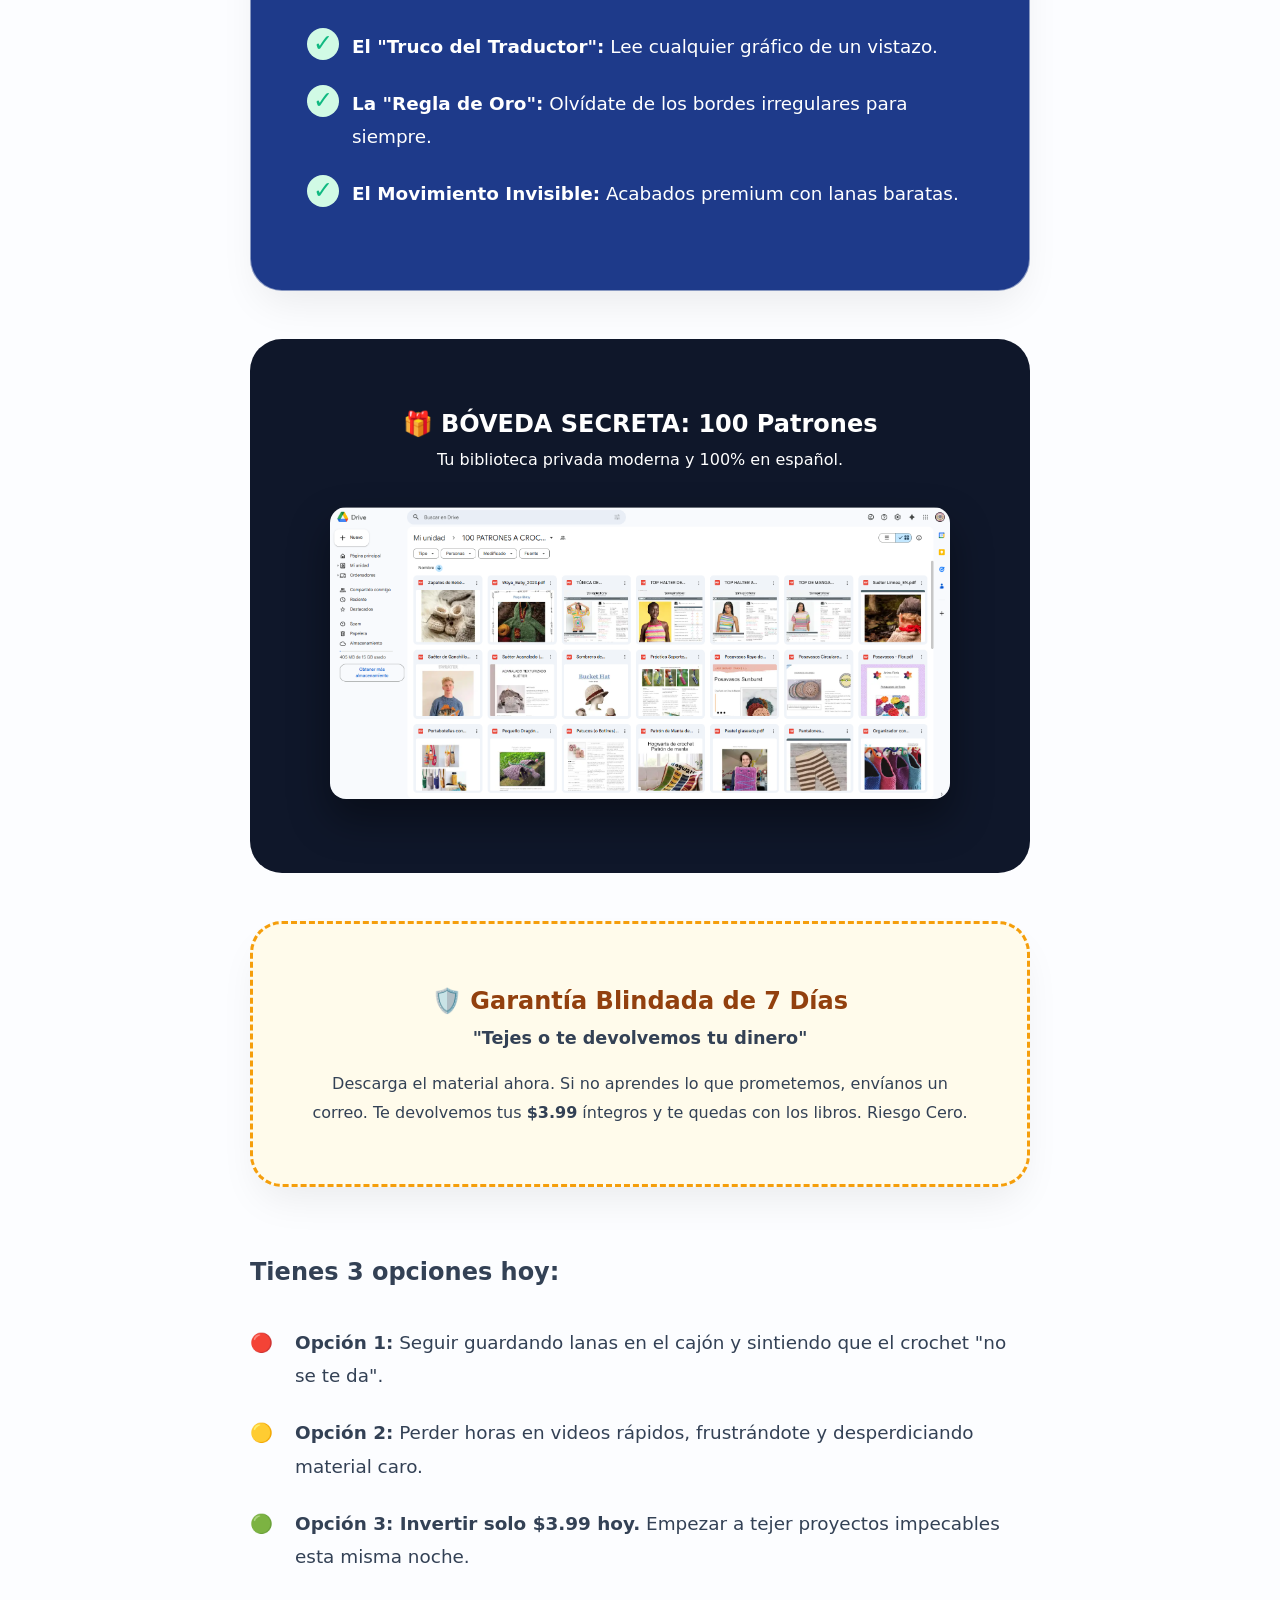
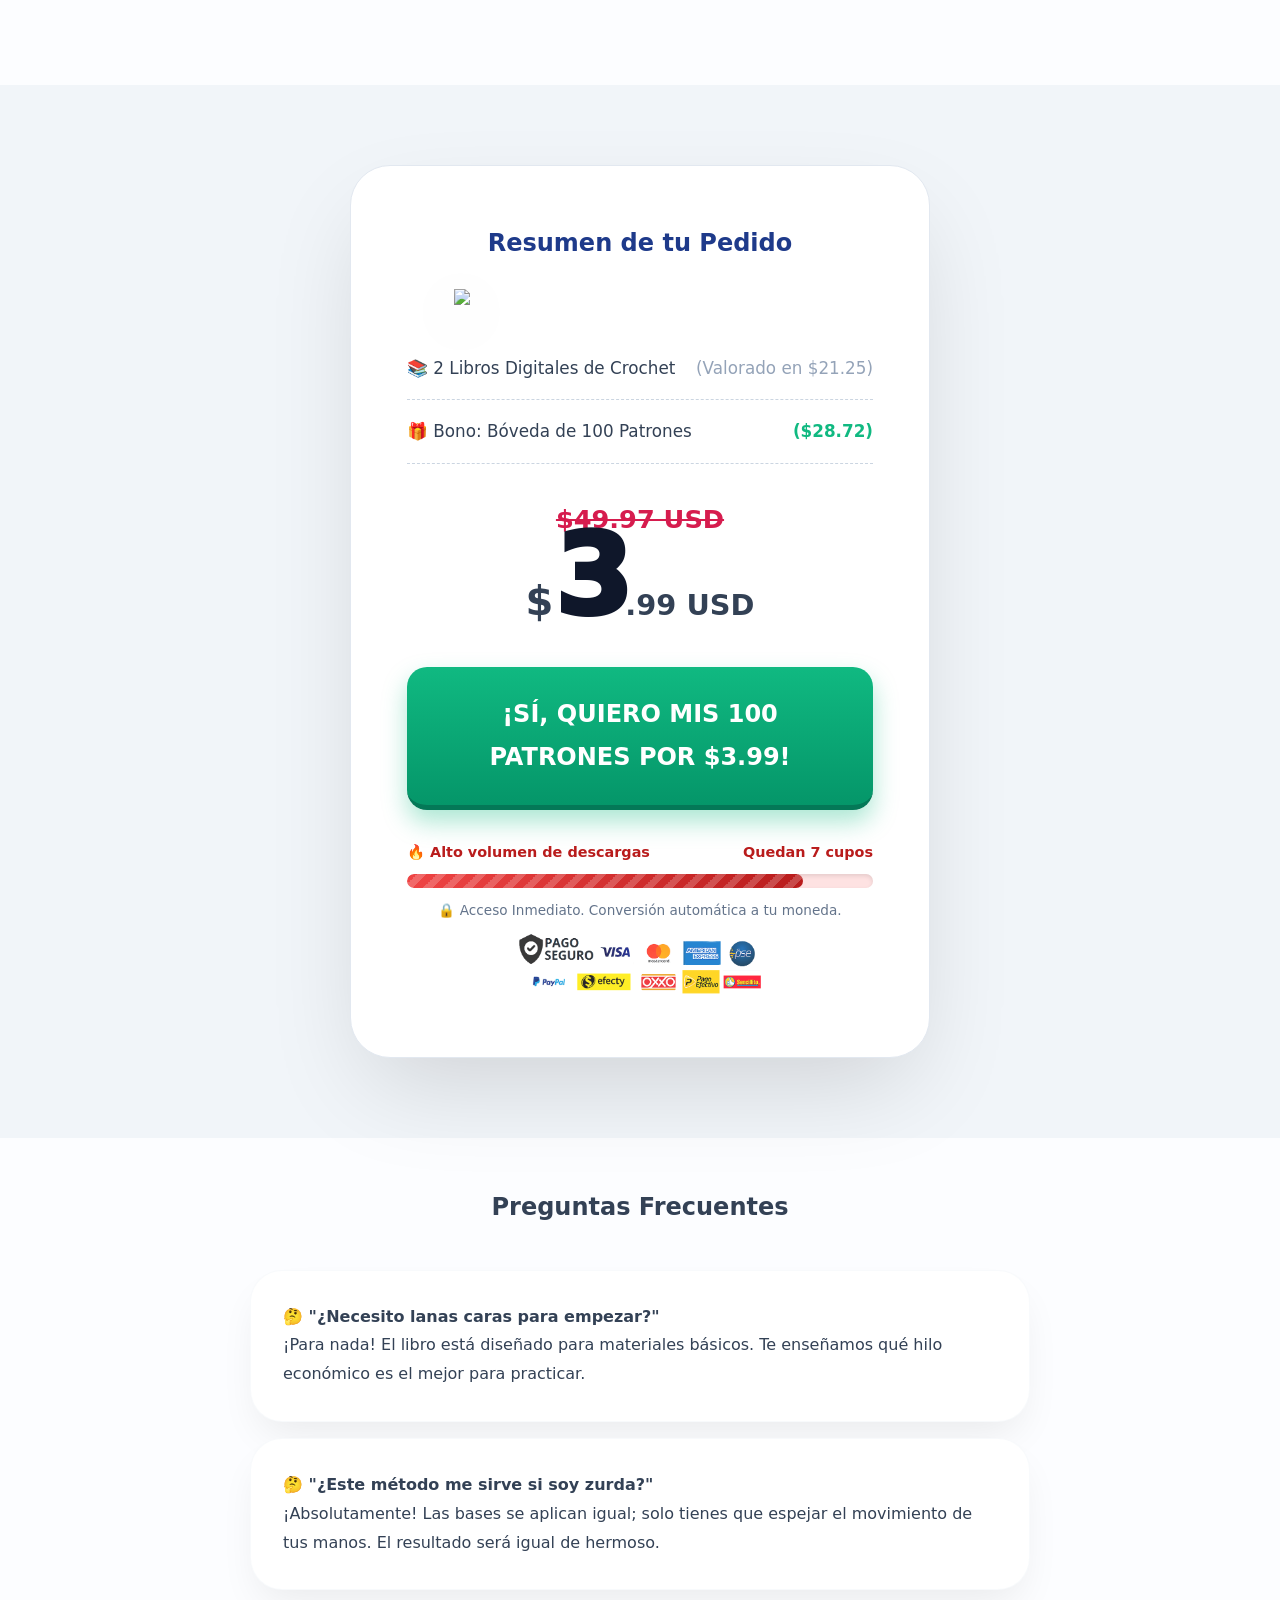
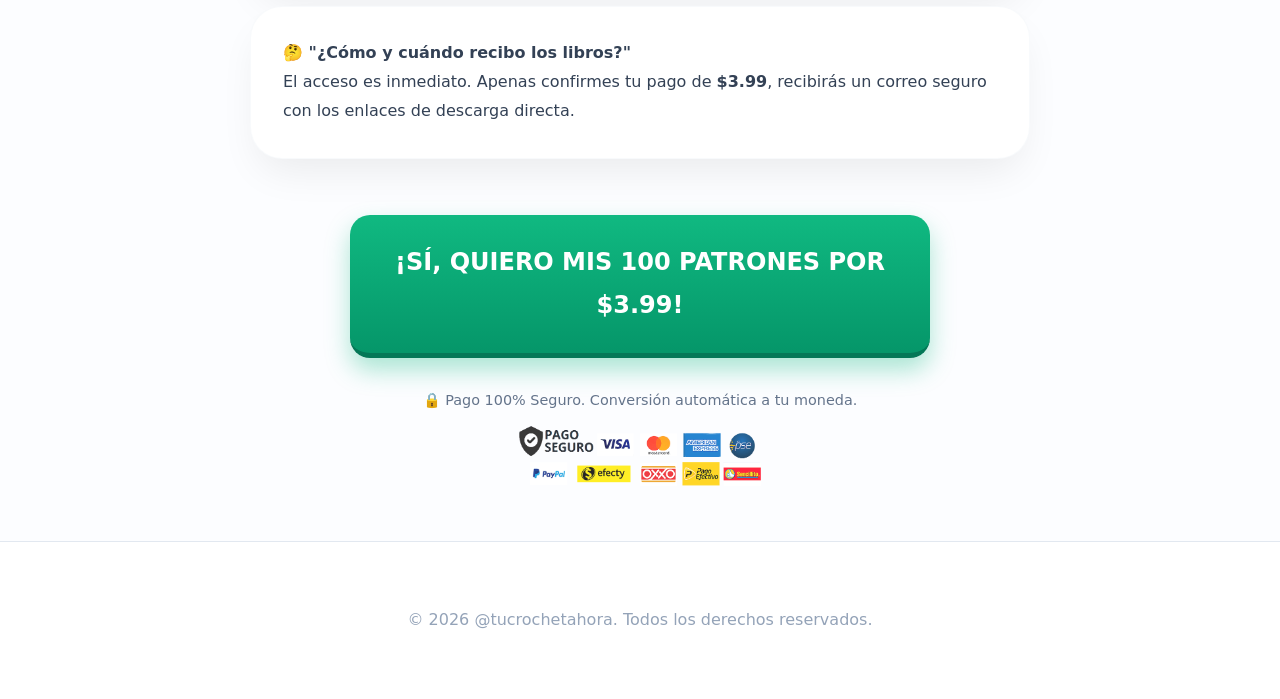
==== commit 75d09268: "Update index.html" ====
--- a/100patrones/index.html
+++ b/100patrones/index.html
@@ -186,7 +186,7 @@
             </div>
 
             <p style="font-size: 0.9rem; color: #64748B; margin-bottom: 5px;">🔒 Pago 100% Seguro. Hotmart hará la conversión a tu moneda local.</p>
-            <img src="tarjetas.png" alt="Métodos de pago seguros" style="width: 100%; max-width: 250px; display: block; margin: 0 auto; opacity: 0.85;">
+            <img src="21.png" alt="Métodos de pago seguros" style="width: 100%; max-width: 250px; display: block; margin: 0 auto; opacity: 0.85;">
         </div>
     </div>
 
@@ -302,7 +302,7 @@
                 </div>
 
                 <p style="font-size: 0.85rem; color: #64748B; margin-top: 10px; margin-bottom: 5px;">🔒 Acceso Inmediato. Conversión automática a tu moneda.</p>
-                <img src="tarjetas.png" alt="Métodos de pago seguros" style="width: 100%; max-width: 250px; display: block; margin: 0 auto; opacity: 0.85;">
+                <img src="21.png" alt="Métodos de pago seguros" style="width: 100%; max-width: 250px; display: block; margin: 0 auto; opacity: 0.85;">
             </div>
         </div>
     </div>
@@ -329,7 +329,7 @@
             <div style="text-align: center; margin-top: 3.5rem;">
                 <a href="https://hotm.io/descuentopatro" class="btn-cta">&#161;S&#205;, QUIERO MIS 100 PATRONES POR $3.99!</a>
                 <p style="font-size: 0.9rem; color: #64748B; margin-top: 10px; margin-bottom: 5px;">🔒 Pago 100% Seguro. Conversión automática a tu moneda.</p>
-                <img src="tarjetas.png" alt="Métodos de pago seguros" style="width: 100%; max-width: 250px; display: block; margin: 0 auto; opacity: 0.85;">
+                <img src="21.png" alt="Métodos de pago seguros" style="width: 100%; max-width: 250px; display: block; margin: 0 auto; opacity: 0.85;">
             </div>
             
         </section>
